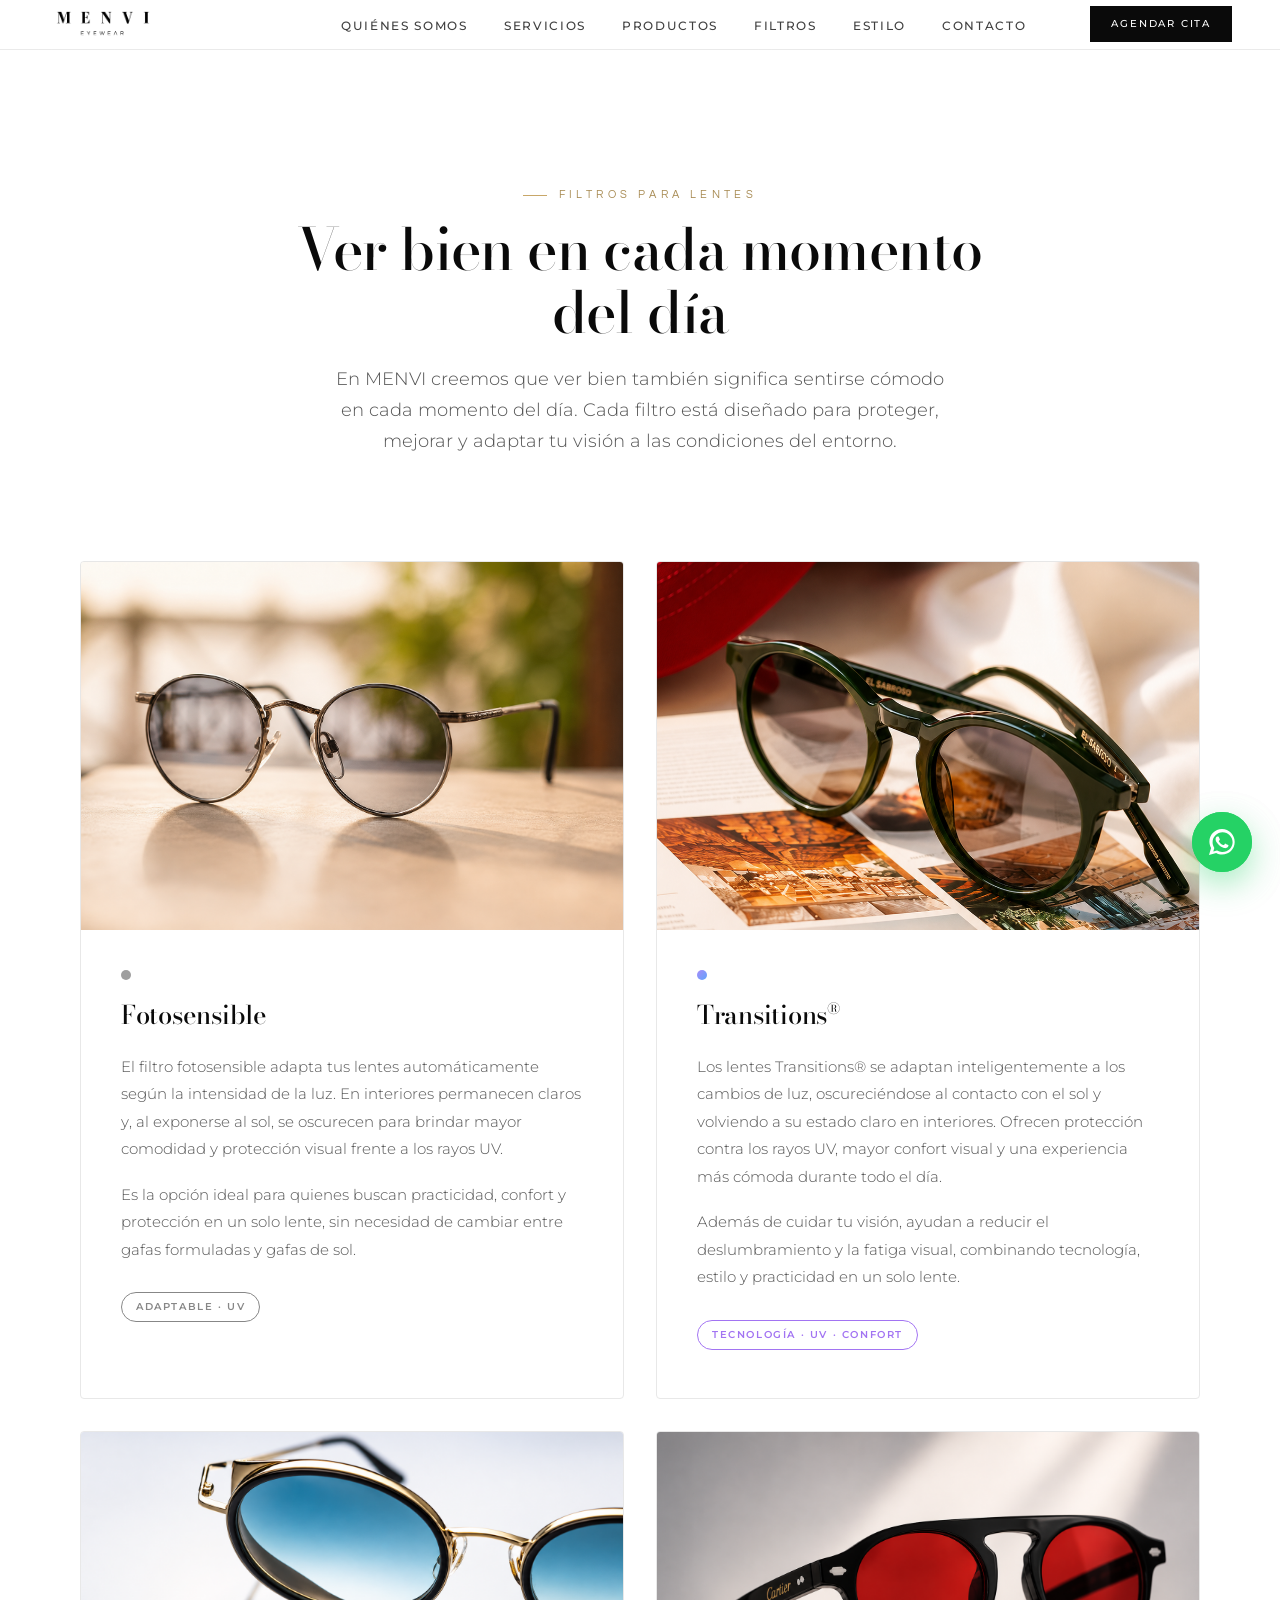
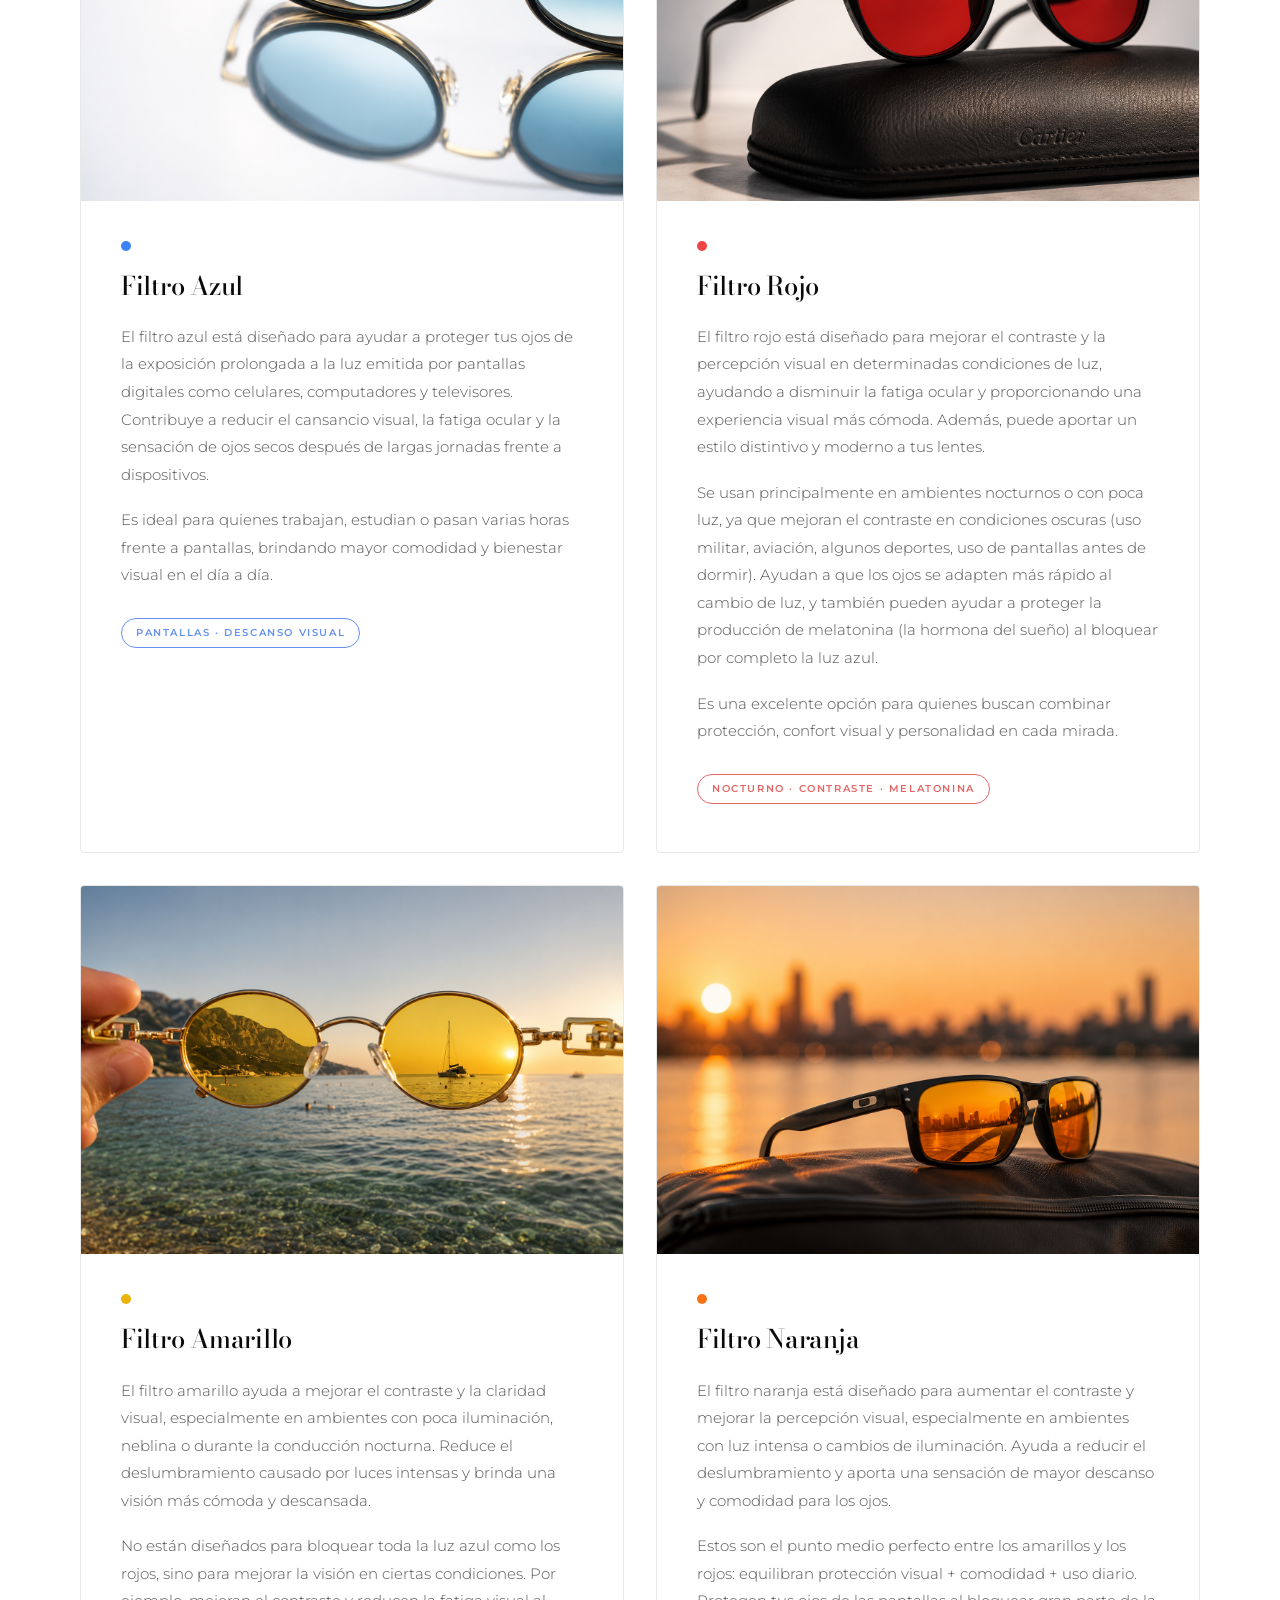
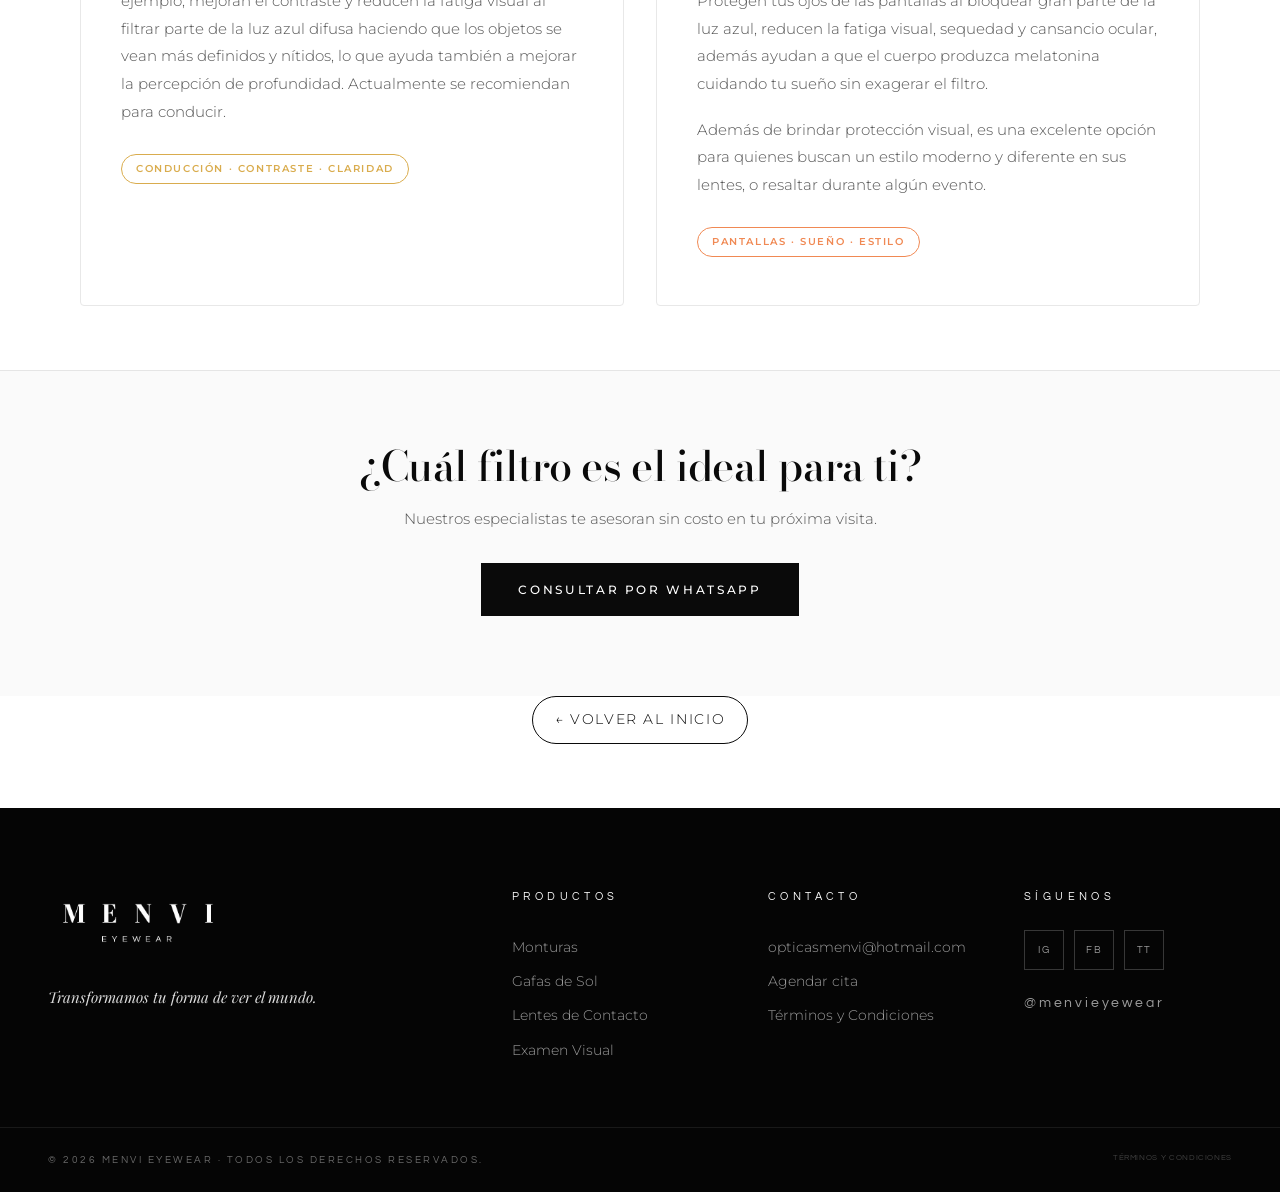
==== filtros.html @ df797f71 "feat: enlace Términos y Condiciones en columna Contacto del footer Co-Authored-By: Claude Sonnet 4.6" ====
<!DOCTYPE html>
<html lang="es">
<head>
<meta charset="UTF-8" />
<meta name="viewport" content="width=device-width, initial-scale=1.0" />
<title>Filtros para Lentes · MENVI Eyewear</title>
<meta name="description" content="Conoce los filtros para lentes que ofrece MENVI Eyewear: fotosensible, transitions, azul, rojo, amarillo y naranja. Encuentra el que mejor se adapta a tu estilo de vida." />
<link rel="preconnect" href="https://fonts.googleapis.com">
<link rel="preconnect" href="https://fonts.gstatic.com" crossorigin>
<link href="https://fonts.googleapis.com/css2?family=Bodoni+Moda:ital,opsz,wght@0,6..96,400;0,6..96,500;0,6..96,600;0,6..96,700;0,6..96,800;0,6..96,900;1,6..96,400&family=Playfair+Display:ital,wght@0,400;0,500;0,600;0,700;0,800;0,900;1,400&family=Montserrat:wght@200;300;400;500;600;700&family=Questrial&display=swap" rel="stylesheet">
<link rel="icon" type="image/png" href="LOGO.png" />
<link rel="apple-touch-icon" href="LOGO.png" />
<link rel="stylesheet" href="styles.css" />
<style>
  .fl-page { padding-top: 120px; }

  /* HERO */
  .fl-hero {
    text-align: center;
    padding: 60px 24px 56px;
    max-width: 760px;
    margin: 0 auto;
  }
  .fl-hero .kicker { display: inline-block; margin-bottom: 14px; }
  .fl-hero h1 {
    font-family: 'Bodoni Moda', 'Playfair Display', serif;
    font-weight: 500;
    font-size: clamp(2rem, 6vw, 3.6rem);
    line-height: 1.1;
    margin: 0 0 20px;
  }
  .fl-hero p {
    font-family: 'Montserrat', sans-serif;
    font-weight: 300;
    font-size: clamp(1rem, 2vw, 1.1rem);
    line-height: 1.75;
    color: #555;
    max-width: 620px;
    margin: 0 auto;
  }

  /* GRID */
  .fl-grid {
    display: grid;
    grid-template-columns: repeat(2, 1fr);
    gap: 32px;
    max-width: 1200px;
    margin: 0 auto;
    padding: 48px 40px 64px;
  }
  .fl-card {
    border: 1px solid #e8e8e8;
    border-radius: 4px;
    overflow: hidden;
    transition: box-shadow .35s, transform .35s;
    background: #fff;
  }
  .fl-card:hover {
    box-shadow: 0 12px 48px rgba(0,0,0,.09);
    transform: translateY(-3px);
  }

  .fl-card-img {
    width: 100%;
    position: relative;
    padding-bottom: 68%;
    height: 0;
    overflow: hidden;
  }
  .fl-card-img img {
    position: absolute;
    top: 0; left: 0;
    width: 100%; height: 100%;
    object-fit: cover;
    transition: transform .5s cubic-bezier(.2,.6,.2,1);
  }
  .fl-card:hover .fl-card-img img { transform: scale(1.04); }

  .fl-card-body {
    padding: 40px 40px 48px;
  }
  .fl-card-color {
    display: inline-block;
    width: 10px; height: 10px;
    border-radius: 50%;
    margin-bottom: 20px;
    vertical-align: middle;
  }
  .fl-card-title {
    font-family: 'Bodoni Moda', 'Playfair Display', serif;
    font-size: clamp(1.4rem, 2vw, 1.9rem);
    font-weight: 500;
    margin: 0 0 24px;
    line-height: 1.15;
  }
  .fl-card-text {
    font-family: 'Montserrat', sans-serif;
    font-size: 14.5px;
    font-weight: 300;
    color: #555;
    line-height: 1.9;
    margin: 0 0 28px;
  }
  .fl-card-text p { margin: 0 0 18px; }
  .fl-card-text p:last-child { margin: 0; }
  .fl-card-tag {
    display: inline-block;
    padding: 6px 14px;
    font-family: 'Montserrat', sans-serif;
    font-size: 10px;
    font-weight: 600;
    letter-spacing: 0.16em;
    text-transform: uppercase;
    border-radius: 999px;
    border: 1px solid currentColor;
    opacity: .7;
  }

  /* CTA */
  .fl-cta {
    text-align: center;
    padding: 72px 24px 80px;
    border-top: 1px solid #e5e5e5;
    background: #fafafa;
  }
  .fl-cta h2 {
    font-family: 'Bodoni Moda', serif;
    font-size: clamp(1.6rem, 4vw, 2.6rem);
    font-weight: 500;
    margin: 0 0 16px;
  }
  .fl-cta p {
    font-family: 'Montserrat', sans-serif;
    font-weight: 300;
    color: #555;
    margin: 0 0 32px;
    font-size: 15px;
  }
  .fl-back-wrap { text-align: center; padding: 0 24px 64px; }
  .fl-back {
    display: inline-flex; align-items: center; gap: 8px;
    padding: 12px 22px;
    border: 1px solid currentColor;
    border-radius: 999px;
    font-family: 'Montserrat', sans-serif;
    font-size: .85rem; letter-spacing: .12em; text-transform: uppercase;
    text-decoration: none; color: inherit;
    transition: background .25s, color .25s;
  }
  .fl-back:hover { background: #111; color: #fff; }

  /* RESPONSIVE */
  @media (max-width: 900px) {
    .fl-grid { gap: 24px; padding: 36px 24px 48px; }
    .fl-card-body { padding: 30px 28px 38px; }
  }
  @media (max-width: 640px) {
    .fl-page { padding-top: 90px; }
    .fl-grid { grid-template-columns: 1fr; gap: 20px; padding: 28px 18px 40px; }
    .fl-card-body { padding: 26px 24px 34px; }
    .fl-hero { padding: 40px 20px 40px; }
    .fl-card-img { padding-bottom: 80%; }
  }
</style>
</head>
<body class="fl-page">

<!-- NAV -->
<nav class="nav scrolled" id="nav" data-nav-fixed>
  <div class="nav-inner">
    <a href="index.html#top" class="logo">
      <img src="LOGO.png" alt="MENVI Eyewear" class="logo-img" />
    </a>
    <ul class="nav-links">
      <li><a href="quienes-somos.html">Quiénes Somos</a></li>
      <li><a href="index.html#servicios">Servicios</a></li>
      <li><a href="index.html#productos">Productos</a></li>
      <li><a href="filtros.html" aria-current="page">Filtros</a></li>
      <li><a href="index.html#galeria">Estilo</a></li>
      <li><a href="index.html#contacto">Contacto</a></li>
    </ul>
    <a href="index.html#contacto" class="nav-cta">Agendar cita</a>
    <button class="nav-burger" id="burger" aria-label="Menú"><span></span><span></span><span></span></button>
  </div>
</nav>

<!-- HERO -->
<header class="fl-hero">
  <span class="kicker">Filtros para lentes</span>
  <h1>Ver bien en cada momento del día</h1>
  <p>En MENVI creemos que ver bien también significa sentirse cómodo en cada momento del día. Cada filtro está diseñado para proteger, mejorar y adaptar tu visión a las condiciones del entorno.</p>
</header>

<!-- GRID DE FILTROS -->
<div class="fl-grid">

  <!-- FOTOSENSIBLE -->
  <div class="fl-card">
    <div class="fl-card-img">
      <img src="imgs2/fotosensible.png" alt="Lentes fotosensibles" loading="lazy" style="object-position: 50% 45%" />
    </div>
    <div class="fl-card-body">
      <span class="fl-card-color" style="background:#9E9E9E;"></span>
      <h2 class="fl-card-title">Fotosensible</h2>
      <div class="fl-card-text">
        <p>El filtro fotosensible adapta tus lentes automáticamente según la intensidad de la luz. En interiores permanecen claros y, al exponerse al sol, se oscurecen para brindar mayor comodidad y protección visual frente a los rayos UV.</p>
        <p>Es la opción ideal para quienes buscan practicidad, confort y protección en un solo lente, sin necesidad de cambiar entre gafas formuladas y gafas de sol.</p>
      </div>
      <span class="fl-card-tag" style="color:#555;">Adaptable · UV</span>
    </div>
  </div>

  <!-- TRANSITIONS -->
  <div class="fl-card">
    <div class="fl-card-img">
      <img src="imgs2/transition.png" alt="Lentes Transitions" loading="lazy" style="object-position: 50% 38%" />
    </div>
    <div class="fl-card-body">
      <span class="fl-card-color" style="background: linear-gradient(135deg,#a78bfa,#60a5fa);"></span>
      <h2 class="fl-card-title">Transitions<sup style="font-size:.6em;">®</sup></h2>
      <div class="fl-card-text">
        <p>Los lentes Transitions® se adaptan inteligentemente a los cambios de luz, oscureciéndose al contacto con el sol y volviendo a su estado claro en interiores. Ofrecen protección contra los rayos UV, mayor confort visual y una experiencia más cómoda durante todo el día.</p>
        <p>Además de cuidar tu visión, ayudan a reducir el deslumbramiento y la fatiga visual, combinando tecnología, estilo y practicidad en un solo lente.</p>
      </div>
      <span class="fl-card-tag" style="color:#7c3aed;">Tecnología · UV · Confort</span>
    </div>
  </div>

  <!-- FILTRO AZUL -->
  <div class="fl-card">
    <div class="fl-card-img">
      <img src="imgs2/filtroazul.png" alt="Filtro azul para pantallas" loading="lazy" style="object-position: 50% 30%" />
    </div>
    <div class="fl-card-body">
      <span class="fl-card-color" style="background:#3b82f6;"></span>
      <h2 class="fl-card-title">Filtro Azul</h2>
      <div class="fl-card-text">
        <p>El filtro azul está diseñado para ayudar a proteger tus ojos de la exposición prolongada a la luz emitida por pantallas digitales como celulares, computadores y televisores. Contribuye a reducir el cansancio visual, la fatiga ocular y la sensación de ojos secos después de largas jornadas frente a dispositivos.</p>
        <p>Es ideal para quienes trabajan, estudian o pasan varias horas frente a pantallas, brindando mayor comodidad y bienestar visual en el día a día.</p>
      </div>
      <span class="fl-card-tag" style="color:#2563eb;">Pantallas · Descanso visual</span>
    </div>
  </div>

  <!-- FILTRO ROJO -->
  <div class="fl-card">
    <div class="fl-card-img">
      <img src="imgs2/rojos.png" alt="Filtro rojo para lentes" loading="lazy" style="object-position: 50% 45%" />
    </div>
    <div class="fl-card-body">
      <span class="fl-card-color" style="background:#ef4444;"></span>
      <h2 class="fl-card-title">Filtro Rojo</h2>
      <div class="fl-card-text">
        <p>El filtro rojo está diseñado para mejorar el contraste y la percepción visual en determinadas condiciones de luz, ayudando a disminuir la fatiga ocular y proporcionando una experiencia visual más cómoda. Además, puede aportar un estilo distintivo y moderno a tus lentes.</p>
        <p>Se usan principalmente en ambientes nocturnos o con poca luz, ya que mejoran el contraste en condiciones oscuras (uso militar, aviación, algunos deportes, uso de pantallas antes de dormir). Ayudan a que los ojos se adapten más rápido al cambio de luz, y también pueden ayudar a proteger la producción de melatonina (la hormona del sueño) al bloquear por completo la luz azul.</p>
        <p>Es una excelente opción para quienes buscan combinar protección, confort visual y personalidad en cada mirada.</p>
      </div>
      <span class="fl-card-tag" style="color:#dc2626;">Nocturno · Contraste · Melatonina</span>
    </div>
  </div>

  <!-- FILTRO AMARILLO -->
  <div class="fl-card">
    <div class="fl-card-img">
      <img src="imgs2/amarillas.png" alt="Filtro amarillo para lentes" loading="lazy" style="object-position: 50% 40%" />
    </div>
    <div class="fl-card-body">
      <span class="fl-card-color" style="background:#eab308;"></span>
      <h2 class="fl-card-title">Filtro Amarillo</h2>
      <div class="fl-card-text">
        <p>El filtro amarillo ayuda a mejorar el contraste y la claridad visual, especialmente en ambientes con poca iluminación, neblina o durante la conducción nocturna. Reduce el deslumbramiento causado por luces intensas y brinda una visión más cómoda y descansada.</p>
        <p>No están diseñados para bloquear toda la luz azul como los rojos, sino para mejorar la visión en ciertas condiciones. Por ejemplo, mejoran el contraste y reducen la fatiga visual al filtrar parte de la luz azul difusa haciendo que los objetos se vean más definidos y nítidos, lo que ayuda también a mejorar la percepción de profundidad. Actualmente se recomiendan para conducir.</p>
      </div>
      <span class="fl-card-tag" style="color:#ca8a04;">Conducción · Contraste · Claridad</span>
    </div>
  </div>

  <!-- FILTRO NARANJA -->
  <div class="fl-card">
    <div class="fl-card-img">
      <img src="imgs2/filtronaranja.png" alt="Filtro naranja para lentes" loading="lazy" style="object-position: 50% 55%" />
    </div>
    <div class="fl-card-body">
      <span class="fl-card-color" style="background:#f97316;"></span>
      <h2 class="fl-card-title">Filtro Naranja</h2>
      <div class="fl-card-text">
        <p>El filtro naranja está diseñado para aumentar el contraste y mejorar la percepción visual, especialmente en ambientes con luz intensa o cambios de iluminación. Ayuda a reducir el deslumbramiento y aporta una sensación de mayor descanso y comodidad para los ojos.</p>
        <p>Estos son el punto medio perfecto entre los amarillos y los rojos: equilibran protección visual + comodidad + uso diario. Protegen tus ojos de las pantallas al bloquear gran parte de la luz azul, reducen la fatiga visual, sequedad y cansancio ocular, además ayudan a que el cuerpo produzca melatonina cuidando tu sueño sin exagerar el filtro.</p>
        <p>Además de brindar protección visual, es una excelente opción para quienes buscan un estilo moderno y diferente en sus lentes, o resaltar durante algún evento.</p>
      </div>
      <span class="fl-card-tag" style="color:#ea580c;">Pantallas · Sueño · Estilo</span>
    </div>
  </div>

</div>

<!-- CTA -->
<div class="fl-cta">
  <h2>¿Cuál filtro es el ideal para ti?</h2>
  <p>Nuestros especialistas te asesoran sin costo en tu próxima visita.</p>
  <a href="https://wa.me/573024628165?text=Hola%20MENVI%2C%20quiero%20asesor%C3%ADa%20sobre%20los%20filtros%20para%20lentes" class="btn btn-dark" target="_blank" rel="noopener">Consultar por WhatsApp</a>
</div>

<div class="fl-back-wrap">
  <a href="index.html" class="fl-back">← Volver al inicio</a>
</div>

<!-- FOOTER -->
<footer class="footer">
  <div class="footer-inner">
    <div class="footer-col footer-col-brand">
      <a href="index.html#top" class="logo logo-footer">
        <img src="LOGO.png" alt="MENVI Eyewear" class="logo-img logo-img-footer" />
      </a>
      <p class="footer-tag"><em>Transformamos tu forma de ver el mundo.</em></p>
    </div>
    <div class="footer-col">
      <h5>Productos</h5>
      <a href="index.html#productos">Monturas</a>
      <a href="index.html#productos">Gafas de Sol</a>
      <a href="index.html#productos">Lentes de Contacto</a>
      <a href="index.html#servicios">Examen Visual</a>
    </div>
    <div class="footer-col">
      <h5>Contacto</h5>
      <a href="mailto:opticasmenvi@hotmail.com">opticasmenvi@hotmail.com</a>
      <a href="index.html#contacto">Agendar cita</a>
      <a href="terminos.html">Términos y Condiciones</a>
    </div>
    <div class="footer-col">
      <h5>Síguenos</h5>
      <div class="social">
        <a href="https://www.instagram.com/menvieyewear/" aria-label="Instagram" target="_blank" rel="noopener">IG</a>
        <a href="https://www.facebook.com/menvieyewear" aria-label="Facebook" target="_blank" rel="noopener">FB</a>
        <a href="https://www.tiktok.com/@menvieyewear" aria-label="TikTok" target="_blank" rel="noopener">TT</a>
      </div>
      <a href="https://www.instagram.com/menvieyewear/" class="footer-handle" target="_blank" rel="noopener">@menvieyewear</a>
    </div>
  </div>
  <div class="footer-bottom">
    <span>© 2026 MENVI Eyewear · Todos los derechos reservados.</span>
    <a href="terminos.html" style="color:inherit;opacity:.6;font-size:.8em;letter-spacing:.08em;text-transform:uppercase;text-decoration:none;">Términos y Condiciones</a>
  </div>
</footer>

<a href="https://wa.me/573024628165?text=Hola%20MENVI%2C%20quiero%20agendar%20un%20examen%20visual" class="wa-float" aria-label="WhatsApp" target="_blank" rel="noopener">
  <svg viewBox="0 0 32 32" fill="currentColor"><path d="M16 3C9 3 3.4 8.6 3.4 15.6c0 2.3.6 4.5 1.7 6.4L3 29l7.2-2c1.8 1 3.8 1.5 5.8 1.5h.1c7 0 12.6-5.6 12.6-12.6S23 3 16 3zm0 22.9c-1.7 0-3.4-.4-4.8-1.3l-.3-.2-3.6 1 1-3.5-.2-.4c-1-1.6-1.5-3.4-1.5-5.3 0-5.5 4.5-10 10-10s10 4.5 10 10-4.5 9.7-10 9.7zm5.5-7.2c-.3-.2-1.8-.9-2-1s-.5-.2-.7.2-.8 1-1 1.2-.4.2-.7 0c-1.8-.9-3-1.6-4.2-3.6-.3-.6.3-.5.9-1.7.1-.2 0-.4 0-.6l-1-2.3c-.2-.6-.5-.5-.7-.5h-.6c-.2 0-.5.1-.8.4s-1.1 1.1-1.1 2.6 1.1 3 1.3 3.2 2.2 3.4 5.4 4.7c.7.3 1.3.5 1.8.7.8.2 1.5.2 2 .1.6-.1 1.8-.7 2.1-1.5.3-.7.3-1.4.2-1.5-.1-.2-.3-.3-.6-.4z"/></svg>
  <span class="wa-float-pulse"></span>
  <span class="wa-float-tooltip">Consultar por WhatsApp</span>
</a>

<script src="script.js"></script>
</body>
</html>
---- styles.css ----
/* ================================================================
   MENVI EYEWEAR — Premium Minimalist Edition
   Identity: Black + White + Gray · Bodoni/Playfair + Montserrat
================================================================ */

*, *::before, *::after { box-sizing: border-box; margin: 0; padding: 0; }
html { scroll-behavior: smooth; }
body {
  font-family: 'Montserrat', system-ui, -apple-system, sans-serif;
  background: #ffffff;
  color: #0a0a0a;
  line-height: 1.6;
  font-weight: 300;
  -webkit-font-smoothing: antialiased;
  overflow-x: hidden;
}
img { display: block; max-width: 100%; }
a { color: inherit; text-decoration: none; }
button { font-family: inherit; cursor: pointer; border: none; background: none; color: inherit; }
input, select, textarea { font-family: inherit; }

/* ============ TOKENS ============ */
:root {
  --black:     #0a0a0a;
  --black-2:   #1a1a1a;
  --black-3:   #2a2a2a;
  --white:     #ffffff;
  --off-white: #fafafa;
  --gray-50:   #f5f5f5;
  --gray-100:  #e8e8e8;
  --gray-200:  #d4d4d4;
  --gray-300:  #a3a3a3;
  --gray-400:  #737373;
  --gray-500:  #525252;
  --gray-600:  #404040;
  --border:    rgba(0,0,0,.08);
  --border-2:  rgba(0,0,0,.14);
  --border-light: rgba(255,255,255,.14);
  --max:       1280px;

  --shadow-sm: 0 2px 12px rgba(0,0,0,.04);
  --shadow:    0 8px 30px rgba(0,0,0,.08);
  --shadow-md: 0 20px 50px rgba(0,0,0,.12);

  --font-serif:  'Playfair Display', 'Bodoni Moda', Georgia, serif;
  --font-bodoni: 'Bodoni Moda', 'Playfair Display', 'Didot', Georgia, serif;
  --font-sans:   'Montserrat', system-ui, sans-serif;
  --font-mono:   'Questrial', system-ui, sans-serif;

  /* Premium accent — champagne gold (subtle) */
  --gold:        #c9a86a;
  --gold-soft:   #d9bf8a;
  --gold-deep:   #a98c54;
}

/* ============ FILM GRAIN TEXTURE (premium "analog" feel) ============ */
body::after {
  content: '';
  position: fixed;
  inset: 0;
  pointer-events: none;
  z-index: 9998;
  opacity: .035;
  mix-blend-mode: overlay;
  background-image: url("data:image/svg+xml;utf8,<svg xmlns='http://www.w3.org/2000/svg' width='240' height='240'><filter id='n'><feTurbulence type='fractalNoise' baseFrequency='0.85' numOctaves='2' stitchTiles='stitch'/><feColorMatrix values='0 0 0 0 0  0 0 0 0 0  0 0 0 0 0  0 0 0 0.55 0'/></filter><rect width='100%25' height='100%25' filter='url(%23n)'/></svg>");
  background-size: 240px 240px;
  animation: grainShift 8s steps(8) infinite;
}
@keyframes grainShift {
  0%   { transform: translate(0,0); }
  10%  { transform: translate(-5%,-10%); }
  20%  { transform: translate(-15%,5%); }
  30%  { transform: translate(7%,-25%); }
  40%  { transform: translate(-5%,25%); }
  50%  { transform: translate(-15%,10%); }
  60%  { transform: translate(15%,0%); }
  70%  { transform: translate(0,15%); }
  80%  { transform: translate(3%,35%); }
  90%  { transform: translate(-10%,10%); }
  100% { transform: translate(0,0); }
}

/* ============ TYPOGRAPHY HELPERS ============ */
.section-title, h1, h2 {
  font-family: var(--font-serif);
  font-weight: 400;
  letter-spacing: -0.01em;
  line-height: 1.15;
}
h3, h4, h5 {
  font-family: var(--font-serif);
  font-weight: 500;
}

/* ============ SCROLL PROGRESS ============ */
.scroll-progress {
  position: fixed;
  top: 0; left: 0;
  height: 2px;
  width: 0%;
  background: linear-gradient(90deg, transparent, #c9a86a, #d9bf8a, #c9a86a, transparent);
  z-index: 200;
  transition: width .15s ease-out;
  box-shadow: 0 0 18px rgba(201,168,106,.6);
}

/* ============ LOADER · PREMIUM ANIMATION ============ */
.loader {
  position: fixed; inset: 0;
  display: flex; flex-direction: column; align-items: center; justify-content: center;
  background: var(--white);
  z-index: 9999;
  transition: opacity 1s cubic-bezier(.7,0,.3,1), visibility 1s, transform 1.1s cubic-bezier(.7,0,.3,1);
  overflow: hidden;
  padding: 60px 24px;
}
.loader.done {
  opacity: 0;
  visibility: hidden;
  transform: translateY(-30px);
}

/* Subtle radial vignette + sweep */
.loader::before {
  content: '';
  position: absolute; inset: 0;
  background:
    radial-gradient(ellipse at center, transparent 0%, rgba(0,0,0,.06) 100%),
    linear-gradient(90deg, transparent, rgba(0,0,0,.04), transparent);
  background-size: 100% 100%, 200% 100%;
  background-position: center, -100% 0;
  animation: loaderSweep 3s ease-in-out infinite;
  pointer-events: none;
}
@keyframes loaderSweep {
  0%, 100% { background-position: center, -100% 0; }
  50%      { background-position: center, 200% 0; }
}

/* Decorative corner brackets */
.loader-corner {
  position: absolute;
  width: 40px; height: 40px;
  border: 1px solid var(--black);
  opacity: 0;
  animation: cornerFade 1.2s cubic-bezier(.2,.6,.2,1) .2s forwards;
}
.loader-corner-tl { top: 32px; left: 32px; border-right: none; border-bottom: none; }
.loader-corner-tr { top: 32px; right: 32px; border-left: none; border-bottom: none; }
.loader-corner-bl { bottom: 32px; left: 32px; border-right: none; border-top: none; }
.loader-corner-br { bottom: 32px; right: 32px; border-left: none; border-top: none; }
@keyframes cornerFade {
  from { opacity: 0; transform: scale(.5); }
  to   { opacity: 1; transform: scale(1); }
}

/* Top + bottom labels */
.loader-top-label,
.loader-bottom-label {
  position: absolute;
  font-family: var(--font-mono);
  font-size: 10px;
  letter-spacing: 0.6em;
  text-transform: uppercase;
  color: var(--gray-400);
  opacity: 0;
  animation: labelFade 1.2s ease-out .6s forwards;
}
.loader-top-label    { top: 72px; }
.loader-bottom-label { bottom: 72px; }
@keyframes labelFade {
  from { opacity: 0; transform: translateY(-8px); }
  to   { opacity: 1; transform: translateY(0); }
}

/* Logo wrapper */
.loader-logo {
  display: flex; flex-direction: column; align-items: center;
  gap: 24px;
  position: relative;
  z-index: 2;
}

/* Mask reveal for logo */
.loader-logo-mask {
  position: relative;
  overflow: hidden;
  display: inline-block;
}
.loader-logo-mask::after {
  content: '';
  position: absolute;
  top: 0; left: 0;
  width: 100%; height: 100%;
  background: var(--white);
  transform-origin: left;
  animation: maskReveal 1.4s cubic-bezier(.7,0,.3,1) .3s forwards;
}
@keyframes maskReveal {
  0%   { transform: scaleX(1); transform-origin: left; }
  50%  { transform: scaleX(0); transform-origin: left; }
  51%  { transform: scaleX(0); transform-origin: right; }
  100% { transform: scaleX(0); transform-origin: right; }
}

.loader-img {
  width: 340px;
  aspect-ratio: 3 / 1;
  height: auto;
  object-fit: cover;
  object-position: center;
  display: block;
  animation: logoEnter 1.6s cubic-bezier(.2,.6,.2,1) forwards,
             logoBreathe 4s ease-in-out 2s infinite;
  opacity: 0;
  transform: scale(.94);
}
@keyframes logoEnter {
  0%   { opacity: 0; transform: scale(.94); filter: blur(8px); }
  60%  { opacity: 1; transform: scale(1.02); filter: blur(0); }
  100% { opacity: 1; transform: scale(1); filter: blur(0); }
}
@keyframes logoBreathe {
  0%, 100% { transform: scale(1); filter: drop-shadow(0 0 0 rgba(0,0,0,0)); }
  50%      { transform: scale(1.015); filter: drop-shadow(0 0 24px rgba(0,0,0,.06)); }
}

/* Shimmer sweep across the logo */
.loader-shimmer {
  position: absolute;
  top: 0; left: -50%;
  width: 50%; height: 100%;
  background: linear-gradient(90deg, transparent, rgba(255,255,255,.85), transparent);
  pointer-events: none;
  animation: shimmerSweep 2.4s ease-in-out 1.6s infinite;
  z-index: 3;
}
@keyframes shimmerSweep {
  0%   { left: -60%; }
  60%  { left: 150%; }
  100% { left: 150%; }
}

/* Decorative line under logo */
.loader-line {
  width: 0;
  height: 1px;
  background: var(--black);
  animation: lineGrow 1.2s cubic-bezier(.2,.6,.2,1) 1.4s forwards;
}
@keyframes lineGrow {
  from { width: 0; }
  to   { width: 100px; }
}

/* Tagline */
.loader-tagline {
  font-family: var(--font-serif);
  font-style: italic;
  font-size: 14px;
  color: var(--gray-500);
  letter-spacing: 0.02em;
  opacity: 0;
  transform: translateY(8px);
  animation: tagFade 1s cubic-bezier(.2,.6,.2,1) 1.6s forwards;
}
@keyframes tagFade {
  to { opacity: 1; transform: translateY(0); }
}

/* Progress bar */
.loader-progress {
  position: absolute;
  bottom: 120px;
  display: flex; align-items: center;
  gap: 16px;
  opacity: 0;
  animation: progressFade .8s ease-out 1.2s forwards;
}
@keyframes progressFade {
  to { opacity: 1; }
}
.loader-bar {
  width: 240px; height: 1px;
  background: var(--gray-100);
  overflow: hidden;
  position: relative;
}
.loader-bar-fill {
  position: absolute;
  top: 0; left: 0;
  width: 0%; height: 100%;
  background: linear-gradient(90deg, var(--black) 0%, #444 50%, var(--black) 100%);
  animation: barFill 2.4s cubic-bezier(.6,0,.4,1) forwards;
}
@keyframes barFill {
  0%   { width: 0%; }
  100% { width: 100%; }
}
.loader-counter {
  font-family: var(--font-mono);
  font-size: 11px;
  letter-spacing: 0.2em;
  color: var(--black);
  min-width: 30px;
  font-weight: 500;
}

/* Mobile adjustments */
@media (max-width: 520px) {
  .loader-corner { width: 28px; height: 28px; }
  .loader-corner-tl, .loader-corner-tr { top: 20px; }
  .loader-corner-tl, .loader-corner-bl { left: 20px; }
  .loader-corner-tr, .loader-corner-br { right: 20px; }
  .loader-corner-bl, .loader-corner-br { bottom: 20px; }
  .loader-top-label    { top: 50px; font-size: 8px; letter-spacing: 0.4em; }
  .loader-bottom-label { bottom: 50px; font-size: 8px; letter-spacing: 0.4em; }
  .loader-img { width: 240px; aspect-ratio: 3 / 1; }
  .loader-progress { bottom: 90px; }
  .loader-bar { width: 180px; }
  .loader-tagline { font-size: 12px; }
}

/* ============ NAV ============ */
.nav {
  position: fixed; top: 42px; left: 0; right: 0; z-index: 100;
  padding: 8px 0;
  transition: top .35s, background .35s, padding .35s, border-color .35s, backdrop-filter .35s;
  border-bottom: 1px solid transparent;
  background: transparent;
}
.nav.scrolled {
  top: 0;
  background: rgba(255,255,255,.94);
  backdrop-filter: blur(16px);
  -webkit-backdrop-filter: blur(16px);
  border-bottom-color: var(--border);
  padding: 6px 0;
}
/* Light/dark text states */
.nav .nav-links a,
.nav .logo-img {
  color: var(--white);
}
.nav .nav-links a {
  color: rgba(255,255,255,.85);
}
.nav .nav-links a::after {
  background: var(--white);
}
.nav.scrolled .nav-links a {
  color: var(--gray-600);
}
.nav.scrolled .nav-links a::after {
  background: var(--black);
}
/* Logo filter swap: white at top, black when scrolled */
.nav .logo-img {
  filter: brightness(0) invert(1);
  transition: filter .35s;
}
.nav.scrolled .logo-img {
  filter: brightness(0);
}
/* Nav CTA inverts too */
.nav .nav-cta {
  background: var(--white);
  color: var(--black);
  border-color: var(--white);
}
.nav .nav-cta:hover {
  background: transparent;
  color: var(--white);
}
.nav.scrolled .nav-cta {
  background: var(--black);
  color: var(--white);
  border-color: var(--black);
}
.nav.scrolled .nav-cta:hover {
  background: transparent;
  color: var(--black);
}
.nav-inner {
  max-width: var(--max); margin: 0 auto;
  padding: 0 48px;
  display: flex; align-items: center; justify-content: space-between; gap: 32px;
}
.logo {
  display: inline-flex; align-items: center;
  transition: opacity .3s;
}
.logo:hover { opacity: .7; }
.logo-img {
  width: 110px;
  aspect-ratio: 3 / 1;
  height: auto;
  object-fit: cover;
  object-position: center;
  display: block;
}
.nav-links {
  display: flex; gap: 36px; list-style: none;
  margin-left: auto; margin-right: 32px;
}
.nav-links a {
  font-size: 12px;
  font-weight: 500;
  letter-spacing: 0.14em;
  text-transform: uppercase;
  color: var(--gray-600);
  transition: color .25s;
  position: relative;
  padding: 6px 0;
}
.nav-links a::after {
  content: '';
  position: absolute;
  bottom: 0; left: 0;
  width: 0; height: 1px;
  background: var(--black);
  transition: width .3s;
}
.nav-links a:hover { color: var(--black); }
.nav-links a:hover::after { width: 100%; }

.nav-cta {
  display: inline-flex; align-items: center; gap: 10px;
  padding: 9px 20px;
  background: var(--black);
  color: var(--white);
  font-size: 10px;
  font-weight: 500;
  letter-spacing: 0.18em;
  text-transform: uppercase;
  transition: all .3s;
  border: 1px solid var(--black);
}
.nav-cta:hover {
  background: transparent;
  color: var(--black);
}

.nav-burger {
  display: none;
  flex-direction: column;
  justify-content: center;
  gap: 5px;
  width: 32px;
  height: 32px;
  padding: 0;
  align-items: center;
}
.nav-burger span {
  display: block; width: 22px; height: 1.5px;
  background: var(--white);
  transition: transform .3s, opacity .3s, background .3s;
}
.nav.scrolled .nav-burger span { background: var(--black); }

/* ============ SIDE STRIPE ============ */
.side-stripe {
  position: fixed;
  left: 16px;
  top: 50%;
  transform: translateY(-50%) rotate(180deg);
  writing-mode: vertical-rl;
  z-index: 50;
  pointer-events: none;
}
.side-stripe-text {
  font-family: var(--font-mono);
  font-size: 10px;
  letter-spacing: 0.5em;
  color: var(--gray-300);
  text-transform: uppercase;
}

/* ============ SIDE INDICATOR ============ */
.side-indicator {
  position: fixed;
  right: 32px;
  top: 50%;
  transform: translateY(-50%);
  display: flex; flex-direction: column; align-items: center;
  gap: 12px;
  z-index: 50;
  pointer-events: none;
  font-family: var(--font-mono);
  transition: opacity .4s;
}
.side-num {
  font-size: 22px;
  font-weight: 400;
  color: var(--black);
  letter-spacing: 0.05em;
}
.side-divider {
  width: 1px; height: 40px;
  background: var(--gray-200);
}
.side-total {
  font-size: 11px;
  color: var(--gray-400);
  letter-spacing: 0.1em;
}
.side-label {
  margin-top: 10px;
  writing-mode: vertical-rl;
  transform: rotate(180deg);
  font-size: 10px;
  letter-spacing: 0.4em;
  text-transform: uppercase;
  color: var(--gray-500);
}

/* ============ BUTTONS ============ */
.btn {
  display: inline-flex; align-items: center; justify-content: center;
  gap: 10px;
  padding: 16px 36px;
  font-family: var(--font-sans);
  font-size: 12px;
  font-weight: 500;
  letter-spacing: 0.22em;
  text-transform: uppercase;
  transition: all .35s cubic-bezier(.4,0,.2,1);
  border: 1px solid transparent;
  cursor: pointer;
  position: relative;
  overflow: hidden;
}
.btn-dark {
  background: var(--black);
  color: var(--white);
  border-color: var(--black);
}
.btn-dark:hover {
  background: transparent;
  color: var(--black);
}
.btn-light {
  background: var(--white);
  color: var(--black);
  border-color: var(--white);
}
.btn-light:hover {
  background: transparent;
  color: var(--white);
  border-color: var(--white);
}
.btn-outline-light {
  background: transparent;
  color: var(--white);
  border-color: var(--white);
}
.btn-outline-light:hover {
  background: var(--white);
  color: var(--black);
}
.btn-full { width: 100%; }

.btn-link {
  display: inline-flex; align-items: center; gap: 10px;
  font-size: 11px;
  font-weight: 500;
  letter-spacing: 0.22em;
  text-transform: uppercase;
  color: var(--black);
  padding: 4px 0;
  border-bottom: 1px solid var(--black);
  transition: gap .3s, color .3s;
}
.btn-link svg { width: 14px; height: 14px; }
.btn-link:hover { gap: 14px; }

/* ============ SECTION HEAD ============ */
.section-head {
  margin-bottom: 48px;
  position: relative;
}
.section-head.center {
  text-align: center;
  max-width: 720px;
  margin-left: auto; margin-right: auto;
}
.section-head[data-num]::before {
  content: attr(data-num);
  display: block;
  font-family: var(--font-mono);
  font-size: 11px;
  letter-spacing: 0.5em;
  color: var(--gold);
  margin-bottom: 20px;
  position: relative;
  padding-left: 32px;
}
.section-head[data-num]::after {
  content: '';
  position: absolute;
  left: 0; top: 7px;
  width: 22px; height: 1px;
  background: var(--gold);
}
.section-head.center[data-num]::before {
  padding-left: 0;
  text-align: center;
}
.section-head.center[data-num]::after { display: none; }
.section-head.center[data-num]::before {
  margin-left: auto; margin-right: auto;
}
.kicker {
  display: inline-block;
  font-family: var(--font-mono);
  font-size: 11px;
  letter-spacing: 0.4em;
  text-transform: uppercase;
  color: var(--gold-deep);
  margin-bottom: 18px;
  position: relative;
  padding-left: 36px;
}
.kicker::before {
  content: '';
  position: absolute;
  left: 0; top: 50%;
  width: 24px; height: 1px;
  background: var(--gold);
}
.section-head.center .kicker { padding-left: 0; }
.section-head.center .kicker::before {
  position: static;
  display: block;
  margin: 0 auto 12px;
}
.section-title {
  font-size: clamp(2rem, 4vw, 3.4rem);
  color: var(--black);
  margin-bottom: 20px;
}
.section-title-light { color: var(--white); }
.section-sub {
  font-size: 16px;
  color: var(--gray-500);
  font-weight: 300;
  line-height: 1.75;
  max-width: 680px;
}
.section-sub em {
  font-family: var(--font-serif);
  font-style: italic;
  color: var(--gold-deep);
  font-weight: 400;
}
.section-head.center .section-sub { margin: 0 auto; }
.section-sub-light { color: rgba(255,255,255,.7); }

.container {
  max-width: var(--max);
  margin: 0 auto;
  padding: 0 48px;
}

/* ============ MARQUEE TICKER ============ */
.marquee {
  background: var(--black);
  color: var(--white);
  overflow: hidden;
  border-bottom: 1px solid rgba(255,255,255,.08);
  padding: 12px 0;
  position: fixed;
  top: 0; left: 0; right: 0;
  z-index: 105;
  height: 42px;
  transition: transform .4s cubic-bezier(.4,0,.2,1);
}
.marquee.hidden {
  transform: translateY(-100%);
}
.marquee-track {
  display: inline-flex;
  align-items: center;
  gap: 28px;
  white-space: nowrap;
  animation: marqueeScroll 40s linear infinite;
}
.marquee-item {
  font-family: var(--font-mono);
  font-size: 12px;
  font-weight: 500;
  letter-spacing: 0.4em;
  text-transform: uppercase;
  color: rgba(255,255,255,.85);
}
.marquee-dot {
  color: var(--gold);
  font-size: 10px;
  transform: rotate(0deg);
  animation: marqueeRotate 6s linear infinite;
  display: inline-block;
}
@keyframes marqueeScroll {
  from { transform: translateX(0); }
  to   { transform: translateX(-50%); }
}
@keyframes marqueeRotate {
  to { transform: rotate(360deg); }
}

/* ============ HERO ============ */
.hero {
  position: relative;
  min-height: 0;
  display: flex;
  align-items: center;
  justify-content: center;
  overflow: hidden;
  padding: 135px 48px 60px;
}
.hero-bg {
  position: absolute; inset: 0;
  z-index: 1;
}
.hero-bg img {
  width: 100%; height: 100%;
  object-fit: cover;
  filter: grayscale(0.35) brightness(0.65);
  animation: heroZoom 12s ease-out forwards;
}
@keyframes heroZoom {
  from { transform: scale(1.08); }
  to   { transform: scale(1); }
}
.hero-overlay {
  position: absolute; inset: 0;
  background: linear-gradient(180deg, rgba(0,0,0,.35) 0%, rgba(0,0,0,.55) 70%, rgba(0,0,0,.7) 100%);
  z-index: 2;
}
.hero-watermark { display: none; }
.hero-content {
  position: relative;
  z-index: 4;
  max-width: var(--max);
  width: 100%;
  text-align: center;
  color: var(--white);
}
.hero-badge {
  display: inline-flex; align-items: center;
  gap: 10px;
  font-family: var(--font-mono);
  font-size: 11px;
  letter-spacing: 0.4em;
  text-transform: uppercase;
  color: rgba(255,255,255,.85);
  padding: 8px 18px;
  border: 1px solid rgba(255,255,255,.35);
  border-radius: 100px;
  margin: 0 0 18px;
  backdrop-filter: blur(10px);
  background: rgba(255,255,255,.05);
  max-width: calc(100% - 24px);
}
.hero-badge-dot {
  width: 8px; height: 8px;
  border-radius: 50%;
  background: #4ade80;
  box-shadow: 0 0 0 0 rgba(74,222,128,.5);
  animation: heroPulse 2s ease-in-out infinite;
}
@keyframes heroPulse {
  0%, 100% { box-shadow: 0 0 0 0 rgba(74,222,128,.5); }
  50%      { box-shadow: 0 0 0 8px rgba(74,222,128,0); }
}

/* ============ LENS FLARE ============ */
.lens-flare {
  position: absolute; inset: 0;
  z-index: 3;
  pointer-events: none;
  overflow: hidden;
}
.lens-flare span {
  position: absolute;
  border-radius: 50%;
  filter: blur(40px);
  opacity: .35;
  animation: lensDrift 14s ease-in-out infinite;
}
.lens-flare-1 {
  width: 280px; height: 280px;
  background: radial-gradient(circle, #f5d28e, transparent 70%);
  top: 12%; left: 15%;
}
.lens-flare-2 {
  width: 360px; height: 360px;
  background: radial-gradient(circle, rgba(255,255,255,.5), transparent 70%);
  bottom: 18%; right: 12%;
  animation-delay: -4s;
}
.lens-flare-3 {
  width: 220px; height: 220px;
  background: radial-gradient(circle, rgba(150,180,255,.4), transparent 70%);
  top: 50%; left: 60%;
  animation-delay: -8s;
}
@keyframes lensDrift {
  0%, 100% { transform: translate(0,0) scale(1); }
  33%      { transform: translate(40px,-30px) scale(1.15); }
  66%      { transform: translate(-30px,40px) scale(.9); }
}

/* ============ FLOATING GLASSES SVG ============ */
.float-glasses {
  position: absolute;
  z-index: 3;
  color: rgba(255,255,255,.15);
  pointer-events: none;
}
.float-glasses-1 {
  width: 140px;
  top: 15%; left: 10%;
  animation: glassFloat 10s ease-in-out infinite;
}
.float-glasses-2 {
  width: 180px;
  bottom: 18%; left: 7%;
  animation: glassFloat 12s ease-in-out infinite -3s;
  color: rgba(245,210,142,.18);
}
.float-glasses-3 {
  width: 160px;
  top: 22%; right: 8%;
  animation: glassFloat 11s ease-in-out infinite -6s;
  transform: rotate(15deg);
}
@keyframes glassFloat {
  0%, 100% { transform: translateY(0) rotate(0deg); }
  50%      { transform: translateY(-30px) rotate(8deg); }
}

/* ============ ANIMATED EYE ============ */
.hero-eye {
  position: absolute;
  top: 50%; right: -180px;
  transform: translateY(-50%);
  z-index: 3;
  pointer-events: none;
  opacity: .08;
}
.hero-eye-pair {
  display: flex;
  gap: 24px;
}
.hero-eye-socket {
  width: 120px; height: 80px;
  background: var(--white);
  border-radius: 50%;
  position: relative;
  overflow: hidden;
  box-shadow: inset 0 0 20px rgba(0,0,0,.2);
}
.hero-eye-pupil {
  width: 36px; height: 36px;
  background: var(--black);
  border-radius: 50%;
  position: absolute;
  top: 50%; left: 50%;
  transform: translate(-50%, -50%);
  transition: transform .12s ease-out;
}
.hero-eye-pupil::after {
  content: '';
  position: absolute;
  top: 6px; left: 8px;
  width: 8px; height: 8px;
  border-radius: 50%;
  background: var(--white);
}
.hero-eye-lid {
  position: absolute;
  top: 0; left: 0; right: 0;
  height: 100%;
  background: #d4a574;
  transform-origin: top;
  transform: scaleY(0);
  animation: blink 6s ease-in-out infinite;
}
@keyframes blink {
  0%, 92%, 100% { transform: scaleY(0); }
  95%           { transform: scaleY(1); }
}

/* Hero trust signals */
.hero-trust {
  margin-top: 20px;
  display: flex; align-items: center; justify-content: center;
  gap: 12px;
  font-family: var(--font-mono);
  font-size: 10px;
  letter-spacing: 0.2em;
  text-transform: uppercase;
  color: rgba(255,255,255,.75);
}
.hero-trust-stars {
  color: #f5d28e;
  font-size: 13px;
  letter-spacing: 0.15em;
}

/* Pulse animation for CTA buttons */
.btn-pulse {
  position: relative;
  box-shadow: 0 0 0 0 rgba(255,255,255,.45);
  animation: btnPulse 2.6s ease-in-out infinite;
}
.btn-dark.btn-pulse {
  animation-name: btnPulseDark;
}
@keyframes btnPulse {
  0%, 100% { box-shadow: 0 0 0 0 rgba(255,255,255,.45); }
  50%      { box-shadow: 0 0 0 12px rgba(255,255,255,0); }
}
@keyframes btnPulseDark {
  0%, 100% { box-shadow: 0 0 0 0 rgba(0,0,0,.35); }
  50%      { box-shadow: 0 0 0 14px rgba(0,0,0,0); }
}

/* Floating decorative product images */
.hero-float {
  position: absolute;
  z-index: 3;
  pointer-events: none;
  opacity: 0;
  animation: heroFloat 8s ease-in-out infinite;
}
.hero-float img {
  width: 100%; height: 100%;
  object-fit: cover;
  border-radius: 4px;
  filter: grayscale(0.3) brightness(0.95);
  box-shadow: 0 30px 80px rgba(0,0,0,.5);
}
.hero-float-1 {
  width: 180px; height: 240px;
  top: 18%; left: 8%;
  transform: rotate(-8deg);
  animation-delay: .8s;
}
.hero-float-2 {
  width: 200px; height: 260px;
  bottom: 18%; right: 8%;
  transform: rotate(7deg);
  animation-delay: 1.4s;
}
@keyframes heroFloat {
  0%   { opacity: 0; transform: translateY(40px) rotate(var(--r, -8deg)); }
  15%  { opacity: .9; transform: translateY(0) rotate(var(--r, -8deg)); }
  50%  { transform: translateY(-14px) rotate(var(--r, -8deg)); }
  100% { opacity: .9; transform: translateY(0) rotate(var(--r, -8deg)); }
}
.hero-float-1 { --r: -8deg; }
.hero-float-2 { --r: 7deg; }
.hero-title {
  display: flex; flex-direction: column; align-items: center;
  gap: 12px;
  margin-bottom: 18px;
}
.hero-logo-img {
  width: clamp(280px, 45vw, 560px);
  aspect-ratio: 3 / 1;
  height: auto;
  object-fit: cover;
  object-position: center;
  filter: brightness(0) invert(1) drop-shadow(0 4px 30px rgba(0,0,0,.4));
}
.hero-sub {
  font-family: var(--font-serif);
  font-style: italic;
  font-size: clamp(18px, 2vw, 24px);
  color: var(--white);
  margin-bottom: 10px;
  font-weight: 300;
}
.hero-desc {
  font-size: 14px;
  color: rgba(255,255,255,.75);
  max-width: 540px;
  margin: 0 auto 28px;
  font-weight: 300;
  line-height: 1.6;
}
.hero-actions {
  display: flex; gap: 16px; flex-wrap: wrap;
  justify-content: center;
}
.hero-scroll {
  position: absolute;
  bottom: 40px;
  left: 50%;
  transform: translateX(-50%);
  z-index: 4;
  display: flex; flex-direction: column; align-items: center;
  gap: 12px;
  font-family: var(--font-mono);
  font-size: 10px;
  letter-spacing: 0.4em;
  text-transform: uppercase;
  color: rgba(255,255,255,.6);
}
.hero-scroll-line {
  width: 1px; height: 50px;
  background: linear-gradient(180deg, transparent, var(--white));
  position: relative;
  overflow: hidden;
}
.hero-scroll-line::after {
  content: '';
  position: absolute;
  top: -50%; left: 0;
  width: 100%; height: 50%;
  background: var(--white);
  animation: scrollLine 2s ease-in-out infinite;
}
@keyframes scrollLine {
  to { top: 100%; }
}

/* ============ DIVIDER GLASSES ============ */
.divider-glasses {
  display: flex; align-items: center;
  justify-content: center;
  gap: 24px;
  padding: 40px 48px;
  background: var(--white);
  max-width: var(--max);
  margin: 0 auto;
}
.divider-line {
  flex: 1;
  height: 1px;
  background: linear-gradient(90deg, transparent, var(--black), transparent);
  opacity: .15;
}
.divider-icon {
  width: 80px;
  color: var(--black);
  opacity: .6;
  animation: glassFloat 6s ease-in-out infinite;
}

/* ============ SNELLEN EYE CHART ============ */
.snellen {
  background: var(--off-white);
  padding: 80px 0;
  overflow: hidden;
  border-top: 1px solid var(--border);
  border-bottom: 1px solid var(--border);
  position: relative;
}
.snellen-inner {
  max-width: 1100px;
  margin: 0 auto;
  padding: 0 48px;
  font-family: var(--font-bodoni);
  text-align: center;
  position: relative;
}
.snellen-row {
  font-weight: 500;
  color: var(--black);
  line-height: 1;
  letter-spacing: 0.12em;
  display: block;
  margin-bottom: 14px;
  font-feature-settings: "ss01";
}
.snellen-row-1 { font-size: clamp(64px, 9vw, 130px); }
.snellen-row-2 { font-size: clamp(48px, 6.5vw, 92px); }
.snellen-row-3 { font-size: clamp(36px, 5vw, 70px); }
.snellen-row-4 { font-size: clamp(28px, 4vw, 54px); }
.snellen-row-5 { font-size: clamp(22px, 3vw, 40px); }
.snellen-row-6 { font-size: clamp(16px, 2.2vw, 30px); }
.snellen-row {
  opacity: 0;
  transform: translateY(20px);
  animation: snellenReveal .7s cubic-bezier(.2,.6,.2,1) forwards;
}
.snellen-row-1 { animation-delay: .05s; }
.snellen-row-2 { animation-delay: .15s; }
.snellen-row-3 { animation-delay: .25s; }
.snellen-row-4 { animation-delay: .35s; }
.snellen-row-5 { animation-delay: .45s; }
.snellen-row-6 { animation-delay: .55s; }
@keyframes snellenReveal {
  to { opacity: 1; transform: translateY(0); }
}
.snellen-aside {
  position: absolute;
  bottom: 0; right: 48px;
  text-align: right;
  font-family: var(--font-mono);
  font-size: 10px;
  letter-spacing: 0.4em;
  text-transform: uppercase;
  color: var(--gray-500);
}
.snellen-num {
  display: block;
  font-family: var(--font-bodoni);
  font-size: 24px;
  font-weight: 500;
  color: var(--black);
  letter-spacing: 0.02em;
  margin-bottom: 4px;
}

/* ============ STATS SECTION ============ */
.stats {
  background: var(--white);
  padding: 70px 0;
  border-bottom: 1px solid var(--border);
  position: relative;
  overflow: hidden;
}
.stats::before {
  content: 'MENVI';
  position: absolute;
  bottom: -60px;
  left: 50%;
  transform: translateX(-50%);
  font-family: var(--font-bodoni);
  font-size: clamp(160px, 22vw, 320px);
  font-weight: 500;
  color: rgba(0,0,0,.025);
  letter-spacing: 0.05em;
  line-height: 1;
  pointer-events: none;
  white-space: nowrap;
}
.stats-grid {
  display: grid;
  grid-template-columns: repeat(4, 1fr);
  gap: 32px;
  position: relative;
  z-index: 2;
}
.stat {
  text-align: center;
  padding: 28px 16px;
  position: relative;
}
.stat::after {
  content: '';
  position: absolute;
  right: -16px;
  top: 50%;
  transform: translateY(-50%);
  width: 1px;
  height: 50%;
  background: var(--gray-100);
}
.stat:last-child::after { display: none; }
.stat-num {
  font-family: var(--font-bodoni);
  font-size: clamp(48px, 6vw, 88px);
  font-weight: 500;
  line-height: 1;
  color: var(--black);
  display: inline-flex;
  align-items: flex-start;
  letter-spacing: -0.02em;
}
.stat-num i {
  font-style: normal;
  font-size: 0.45em;
  color: var(--gray-400);
  margin-left: 4px;
  margin-top: 0.2em;
}
.stat-label {
  font-family: var(--font-mono);
  font-size: 11px;
  letter-spacing: 0.32em;
  text-transform: uppercase;
  color: var(--gray-500);
  margin-top: 16px;
}

/* ============ SPEC STRIP ============ */
.spec-strip {
  background: var(--black);
  color: var(--white);
  padding: 28px 0;
}
.spec-strip-inner {
  max-width: var(--max);
  margin: 0 auto;
  padding: 0 48px;
  display: grid;
  grid-template-columns: repeat(5, 1fr);
  gap: 32px;
}
.spec {
  display: flex; flex-direction: column;
  gap: 8px;
  padding: 0 12px;
  border-left: 1px solid rgba(255,255,255,.12);
  padding-left: 24px;
}
.spec:first-child { border-left: none; padding-left: 12px; }
.spec-label {
  font-family: var(--font-mono);
  font-size: 10px;
  letter-spacing: 0.32em;
  text-transform: uppercase;
  color: rgba(255,255,255,.55);
}
.spec-value {
  font-family: var(--font-serif);
  font-size: 20px;
  font-weight: 400;
  color: var(--white);
}
.spec-value i {
  font-style: italic;
  font-family: var(--font-serif);
  color: rgba(255,255,255,.7);
}
.spec-value-link {
  font-family: var(--font-mono);
  font-size: 14px;
  letter-spacing: 0.05em;
  color: var(--white);
  transition: color .3s;
  text-transform: none;
}
.spec-value-link:hover { color: var(--gray-300); }

/* ============ INTRO ============ */
.intro {
  padding: 100px 0 90px;
  background: var(--white);
}
.pilares-grid {
  display: grid;
  grid-template-columns: repeat(3, 1fr);
  gap: 48px;
  margin-top: 64px;
}
.pilar-card {
  padding: 48px 36px;
  background: var(--off-white);
  border: 1px solid var(--border);
  transition: all .4s cubic-bezier(.4,0,.2,1);
  position: relative;
  overflow: hidden;
}
.pilar-card::before {
  content: '';
  position: absolute;
  top: 0; left: 0;
  width: 100%; height: 2px;
  background: var(--black);
  transform: scaleX(0);
  transform-origin: left;
  transition: transform .5s ease;
}
.pilar-card:hover {
  background: var(--white);
  box-shadow: var(--shadow);
  transform: translateY(-4px);
}
.pilar-card:hover::before { transform: scaleX(1); }
.pilar-num {
  font-family: var(--font-mono);
  font-size: 13px;
  letter-spacing: 0.4em;
  color: var(--gray-400);
  margin-bottom: 20px;
}
.pilar-line {
  width: 32px; height: 1px;
  background: var(--black);
  margin-bottom: 24px;
}
.pilar-title {
  font-family: var(--font-serif);
  font-size: 32px;
  font-weight: 400;
  color: var(--black);
  margin-bottom: 18px;
  letter-spacing: 0.02em;
}
.pilar-text {
  font-size: 15px;
  color: var(--gray-500);
  line-height: 1.75;
}

/* ============ PASOS · 3 STEPS ============ */
.pasos {
  background: var(--off-white);
  padding: 120px 0 110px;
  position: relative;
}
.pasos-grid {
  display: grid;
  grid-template-columns: 1fr auto 1fr auto 1fr;
  gap: 24px;
  align-items: center;
  margin: 50px 0 60px;
}
.paso {
  background: var(--white);
  border: 1px solid var(--border);
  padding: 40px 28px;
  text-align: center;
  position: relative;
  transition: all .4s cubic-bezier(.4,0,.2,1);
}
.paso:hover {
  border-color: var(--black);
  box-shadow: var(--shadow);
  transform: translateY(-6px);
}
.paso-num {
  position: absolute;
  top: -16px;
  left: 50%;
  transform: translateX(-50%);
  width: 48px; height: 48px;
  background: var(--black);
  color: var(--white);
  display: flex; align-items: center; justify-content: center;
  font-family: var(--font-bodoni);
  font-size: 18px;
  font-weight: 500;
  letter-spacing: 0.05em;
  border-radius: 50%;
}
.paso-icon {
  width: 56px; height: 56px;
  margin: 24px auto 20px;
  display: flex; align-items: center; justify-content: center;
  color: var(--black);
}
.paso-icon svg {
  width: 100%; height: 100%;
}
.paso-title {
  font-family: var(--font-serif);
  font-size: 22px;
  font-weight: 500;
  color: var(--black);
  margin-bottom: 10px;
}
.paso-text {
  font-size: 13px;
  color: var(--gray-500);
  line-height: 1.6;
}
.paso-arrow {
  font-family: var(--font-bodoni);
  font-size: 30px;
  color: var(--gray-300);
  font-weight: 300;
}
.pasos-cta {
  display: flex; flex-direction: column;
  align-items: center; gap: 16px;
}
.pasos-trust {
  font-family: var(--font-mono);
  font-size: 11px;
  letter-spacing: 0.25em;
  text-transform: uppercase;
  color: var(--gray-500);
}

/* ============ CTA BANNER ============ */
.cta-banner {
  padding: 0;
  background: var(--black);
}
.cta-banner-wrap {
  position: relative;
  min-height: 460px;
  display: flex; align-items: center; justify-content: center;
  overflow: hidden;
}
.cta-banner-bg {
  position: absolute; inset: 0;
  z-index: 1;
}
.cta-banner-bg img {
  width: 100%; height: 100%;
  object-fit: cover;
  filter: grayscale(0.6) brightness(0.45);
  animation: heroZoom 15s ease-in-out infinite alternate;
}
.cta-banner-wrap::before {
  content: '';
  position: absolute; inset: 0;
  background: linear-gradient(135deg, rgba(0,0,0,.6), rgba(0,0,0,.3));
  z-index: 2;
}
.cta-banner-content {
  position: relative;
  z-index: 3;
  text-align: center;
  color: var(--white);
  max-width: 720px;
  padding: 80px 32px;
}
.cta-banner-kicker {
  display: inline-block;
  font-family: var(--font-mono);
  font-size: 11px;
  letter-spacing: 0.4em;
  text-transform: uppercase;
  color: #f5d28e;
  padding: 8px 18px;
  border: 1px solid rgba(245,210,142,.5);
  border-radius: 100px;
  margin-bottom: 28px;
  backdrop-filter: blur(8px);
  background: rgba(245,210,142,.08);
}
.cta-banner-title {
  font-family: var(--font-serif);
  font-size: clamp(36px, 5vw, 64px);
  font-weight: 400;
  color: var(--white);
  margin-bottom: 18px;
  line-height: 1.15;
  letter-spacing: 0.01em;
}
.cta-banner-title em {
  font-style: italic;
  color: #f5d28e;
}
.cta-banner-text {
  font-size: 16px;
  color: rgba(255,255,255,.85);
  margin-bottom: 36px;
  line-height: 1.7;
}
.cta-banner-text strong {
  color: var(--gold-soft);
  font-weight: 600;
  letter-spacing: 0.02em;
}
.cta-banner-actions {
  display: flex; gap: 14px; flex-wrap: wrap;
  justify-content: center;
}

/* ============ FRASE DESTACADA ============ */
.frase-destacada {
  padding: 90px 0;
  background: var(--black);
  color: var(--white);
  text-align: center;
  position: relative;
  overflow: hidden;
}
.frase-destacada::before,
.frase-destacada::after {
  content: '';
  position: absolute;
  left: 50%;
  width: 1px;
  background: rgba(255,255,255,.15);
}
.frase-destacada::before { top: 0; height: 60px; }
.frase-destacada::after  { bottom: 0; height: 60px; }
.frase-quote {
  display: block;
  font-family: var(--font-serif);
  font-size: 120px;
  line-height: 1;
  color: rgba(255,255,255,.15);
  margin-bottom: 24px;
}
.frase-text {
  font-family: var(--font-serif);
  font-size: clamp(24px, 3vw, 42px);
  font-weight: 300;
  line-height: 1.4;
  max-width: 960px;
  margin: 0 auto 32px;
  letter-spacing: 0.01em;
}
.frase-text em {
  font-style: italic;
  color: var(--white);
}
.frase-author {
  display: inline-block;
  font-family: var(--font-mono);
  font-size: 12px;
  letter-spacing: 0.4em;
  text-transform: uppercase;
  color: rgba(255,255,255,.6);
}

/* ============ SERVICIOS ============ */
.servicios {
  padding: 100px 0 90px;
  background: var(--off-white);
}
.svc-grid {
  display: grid;
  grid-template-columns: repeat(2, 1fr);
  gap: 32px;
}
.svc-card {
  display: flex;
  background: var(--white);
  border: 1px solid var(--border);
  transition: all .4s cubic-bezier(.4,0,.2,1);
  overflow: hidden;
  min-height: 280px;
}
.svc-card:hover {
  box-shadow: var(--shadow-md);
  transform: translateY(-4px);
}
.svc-card-img {
  flex: 0 0 45%;
  overflow: hidden;
  position: relative;
}
.svc-card-img img {
  width: 100%; height: 100%;
  object-fit: cover;
  filter: grayscale(0.2);
  transition: transform .8s ease, filter .5s;
}
.svc-card:hover .svc-card-img img {
  transform: scale(1.08);
  filter: grayscale(0);
}
.svc-card-body {
  flex: 1;
  padding: 36px 32px;
  display: flex; flex-direction: column;
  justify-content: center;
}
.svc-card-num {
  font-family: var(--font-mono);
  font-size: 11px;
  letter-spacing: 0.4em;
  text-transform: uppercase;
  color: var(--gray-400);
  margin-bottom: 16px;
}
.svc-card-title {
  font-family: var(--font-serif);
  font-size: 26px;
  font-weight: 400;
  color: var(--black);
  margin-bottom: 14px;
  line-height: 1.25;
}
.svc-card-text {
  font-size: 14px;
  color: var(--gray-500);
  margin-bottom: 22px;
  line-height: 1.7;
}
.svc-card-link {
  font-family: var(--font-mono);
  font-size: 11px;
  letter-spacing: 0.32em;
  text-transform: uppercase;
  color: var(--black);
  transition: letter-spacing .3s;
}
.svc-card:hover .svc-card-link {
  letter-spacing: 0.4em;
}

/* ============ MISIÓN / VISIÓN ============ */
.mision-vision {
  background: var(--white);
  padding: 90px 0;
}
.mv-grid {
  display: grid;
  grid-template-columns: 1fr 1fr;
  gap: 60px;
}
.mv-card {
  display: flex;
  flex-direction: column;
  gap: 28px;
}
.mv-line {
  height: 1px;
  background: var(--black);
  width: 100%;
}
.mv-title {
  font-family: var(--font-serif);
  font-size: clamp(28px, 4vw, 42px);
  font-weight: 500;
  color: var(--black);
  letter-spacing: 0.01em;
  margin: 0;
}
.mv-text {
  font-family: var(--font-sans);
  font-size: 15px;
  color: var(--gray-500);
  line-height: 1.8;
  margin: 0;
}

/* ============ PROPUESTA ============ */
.propuesta {
  padding: 0;
  background: var(--white);
}
.propuesta-wrap {
  display: grid;
  grid-template-columns: 1fr 1fr;
  min-height: 640px;
}
.propuesta-img {
  position: relative;
  overflow: hidden;
}
.propuesta-img img {
  width: 100%; height: 100%;
  object-fit: cover;
  filter: grayscale(0.15);
}
.propuesta-tag {
  position: absolute;
  top: 40px; left: 40px;
  display: inline-flex; align-items: center; gap: 10px;
  padding: 10px 20px;
  background: rgba(255,255,255,.95);
  font-family: var(--font-mono);
  font-size: 11px;
  letter-spacing: 0.32em;
  text-transform: uppercase;
  color: var(--black);
}
.propuesta-tag .dot {
  width: 6px; height: 6px;
  background: var(--black);
  border-radius: 50%;
  animation: pulse 2s ease-in-out infinite;
}
@keyframes pulse {
  50% { opacity: .3; }
}
.propuesta-content {
  padding: 100px 80px;
  display: flex; flex-direction: column;
  justify-content: center;
}
.propuesta-content .section-title {
  margin-bottom: 28px;
}
.propuesta-content .plus {
  font-family: var(--font-serif);
  font-style: italic;
  color: var(--gray-400);
  font-weight: 300;
  margin: 0 6px;
}
.propuesta-text {
  font-size: 16px;
  color: var(--gray-500);
  line-height: 1.8;
  margin-bottom: 32px;
}
.propuesta-list {
  list-style: none;
  margin-bottom: 40px;
}
.propuesta-list li {
  display: flex; align-items: center;
  gap: 14px;
  padding: 14px 0;
  border-bottom: 1px solid var(--border);
  font-size: 14px;
  color: var(--gray-600);
  letter-spacing: 0.02em;
}
.propuesta-list li:last-child { border-bottom: none; }
.propuesta-list svg {
  width: 18px; height: 18px;
  color: var(--black);
  flex-shrink: 0;
}

/* ============ PRODUCTOS ============ */
.productos {
  padding: 100px 0 90px;
  background: var(--off-white);
}
.productos-wrap {
  max-width: var(--max);
  margin: 0 auto;
  padding: 0 48px;
}
.prod-grid {
  display: grid;
  grid-template-columns: repeat(2, 1fr);
  gap: 40px;
}
.prod-card {
  background: var(--white);
  border: 1px solid var(--border);
  overflow: hidden;
  transition: all .4s cubic-bezier(.4,0,.2,1);
}
.prod-card:hover {
  box-shadow: var(--shadow-md);
  transform: translateY(-6px);
}
.prod-card-img {
  position: relative;
  height: 320px;
  overflow: hidden;
}
.prod-card-img img {
  width: 100%; height: 100%;
  object-fit: cover;
  filter: grayscale(0.2);
  transition: transform .8s ease, filter .5s;
}
.prod-card:hover .prod-card-img img {
  transform: scale(1.06);
  filter: grayscale(0);
}
.prod-card-badge {
  position: absolute;
  top: 24px; right: 24px;
  display: inline-flex; align-items: center; justify-content: center;
  width: 44px; height: 44px;
  background: var(--white);
  font-family: var(--font-mono);
  font-size: 13px;
  font-weight: 500;
  letter-spacing: 0.1em;
  color: var(--black);
}
.prod-card-body {
  padding: 36px 32px 32px;
}
.prod-card-title {
  font-family: var(--font-serif);
  font-size: 28px;
  font-weight: 400;
  color: var(--black);
  margin-bottom: 14px;
  letter-spacing: 0.01em;
}
.prod-card-text {
  font-size: 14px;
  color: var(--gray-500);
  line-height: 1.75;
  margin-bottom: 24px;
}

/* ============ LOOKBOOK EDITORIAL ============ */
.lookbook {
  background: var(--white);
  padding: 100px 0 90px;
  position: relative;
  overflow: hidden;
}
.lookbook-wrap {
  max-width: var(--max);
  margin: 0 auto;
  padding: 0 48px;
}
.lookbook .section-head[data-num]::before {
  content: 'EDITORIAL';
}
.lookbook-grid {
  display: grid;
  grid-template-columns: repeat(12, 1fr);
  grid-template-rows: repeat(12, 50px);
  gap: 16px;
  margin-top: 60px;
}
.lb-item {
  position: relative;
  overflow: hidden;
  cursor: pointer;
}
.lb-item img {
  width: 100%; height: 100%;
  object-fit: cover;
  filter: grayscale(0.35);
  transition: transform .9s cubic-bezier(.2,.6,.2,1), filter .6s;
}
.lb-item:hover img {
  transform: scale(1.06);
  filter: grayscale(0);
}
.lb-item::after {
  content: '';
  position: absolute;
  inset: 0;
  background: linear-gradient(180deg, transparent 50%, rgba(0,0,0,.7));
}
.lb-caption {
  position: absolute;
  bottom: 24px; left: 24px;
  z-index: 2;
  color: var(--white);
}
.lb-num {
  display: block;
  font-family: var(--font-mono);
  font-size: 10px;
  letter-spacing: 0.4em;
  text-transform: uppercase;
  color: rgba(255,255,255,.7);
  margin-bottom: 8px;
}
.lb-caption h3 {
  font-family: var(--font-serif);
  font-weight: 400;
  font-size: 26px;
  color: var(--white);
  letter-spacing: 0.01em;
}
.lb-item-1 {
  grid-column: 1 / span 5;
  grid-row: 1 / span 8;
}
.lb-item-2 {
  grid-column: 6 / span 4;
  grid-row: 1 / span 6;
}
.lb-item-3 {
  grid-column: 6 / span 7;
  grid-row: 9 / span 4;
}
.lb-text {
  grid-column: 10 / span 3;
  grid-row: 1 / span 6;
  background: var(--off-white);
  padding: 32px 28px;
  display: flex; flex-direction: column;
  justify-content: space-between;
  border: 1px solid var(--border);
}
.lb-text-num {
  font-family: var(--font-bodoni);
  font-size: 72px;
  font-weight: 500;
  line-height: 1;
  color: var(--black);
}
.lb-text-quote {
  font-family: var(--font-serif);
  font-style: italic;
  font-size: 17px;
  font-weight: 400;
  line-height: 1.5;
  color: var(--gray-600);
  margin: 24px 0;
}

/* ============ MAGNETIC BUTTON ============ */
.btn-magnetic {
  position: relative;
  overflow: hidden;
  transition: transform .35s cubic-bezier(.2,.6,.2,1), background .35s, color .35s, border-color .35s;
}
.btn-magnetic svg {
  width: 16px; height: 16px;
  transition: transform .35s;
}
.btn-magnetic:hover svg {
  transform: translateX(4px);
}

/* ============ VALORES ============ */
.valores {
  padding: 100px 0 90px;
  background: var(--white);
}
.valores-grid {
  display: grid;
  grid-template-columns: repeat(5, 1fr);
  gap: 32px;
  margin-top: 60px;
}
.valor {
  text-align: center;
  padding: 36px 20px;
  border: 1px solid var(--border);
  transition: all .4s;
}
.valor:hover {
  background: var(--off-white);
  border-color: var(--black);
  transform: translateY(-4px);
}
.valor-icon {
  width: 64px; height: 64px;
  margin: 0 auto 20px;
  display: flex; align-items: center; justify-content: center;
  color: var(--black);
}
.valor-icon svg {
  width: 100%; height: 100%;
}
.valor h4 {
  font-family: var(--font-serif);
  font-size: 22px;
  font-weight: 400;
  color: var(--black);
  margin-bottom: 10px;
  letter-spacing: 0.02em;
}
.valor p {
  font-size: 13px;
  color: var(--gray-500);
  line-height: 1.6;
}

/* ============ TESTIMONIOS ============ */
.testimonios {
  padding: 100px 0 90px;
  background: var(--off-white);
}
.testimonios-wrap {
  max-width: var(--max);
  margin: 0 auto;
  padding: 0 48px;
}
.test-grid {
  display: grid;
  grid-template-columns: repeat(3, 1fr);
  gap: 32px;
  margin-top: 60px;
}
.test-card {
  background: var(--white);
  padding: 44px 36px;
  border: 1px solid var(--border);
  transition: all .4s;
  position: relative;
}
.test-card::before {
  content: '"';
  position: absolute;
  top: 12px; right: 28px;
  font-family: var(--font-serif);
  font-size: 80px;
  line-height: 1;
  color: var(--gray-100);
}
.test-card:hover {
  box-shadow: var(--shadow);
  transform: translateY(-4px);
}
.test-stars {
  color: var(--black);
  font-size: 14px;
  letter-spacing: 0.2em;
  margin-bottom: 20px;
}
.test-text {
  font-family: var(--font-serif);
  font-style: italic;
  font-size: 16px;
  font-weight: 400;
  color: var(--gray-600);
  line-height: 1.7;
  margin-bottom: 28px;
}
.test-author {
  display: flex; align-items: center;
  gap: 14px;
  padding-top: 24px;
  border-top: 1px solid var(--border);
}
.test-avatar {
  width: 44px; height: 44px;
  border-radius: 50%;
  background: var(--black);
  color: var(--white);
  display: flex; align-items: center; justify-content: center;
  font-family: var(--font-mono);
  font-size: 13px;
  letter-spacing: 0.05em;
}
.test-author b {
  display: block;
  font-family: var(--font-serif);
  font-weight: 500;
  font-size: 15px;
  color: var(--black);
}
.test-author span {
  font-size: 11px;
  letter-spacing: 0.15em;
  text-transform: uppercase;
  color: var(--gray-400);
}

/* ============ GALERIA ============ */
.galeria {
  padding: 100px 0 90px;
  background: var(--white);
}
.galeria-wrap {
  max-width: var(--max);
  margin: 0 auto;
  padding: 0 48px;
}
.gal-grid {
  display: grid;
  grid-template-columns: repeat(4, 1fr);
  grid-auto-rows: 260px;
  gap: 16px;
  margin-top: 60px;
}
.gal-item {
  position: relative;
  overflow: hidden;
  cursor: pointer;
}
.gal-item.wide {
  grid-column: span 2;
  grid-row: span 2;
}
.gal-item img {
  width: 100%; height: 100%;
  object-fit: cover;
  filter: grayscale(0.3);
  transition: transform .8s ease, filter .5s;
}
.gal-item:hover img {
  transform: scale(1.06);
  filter: grayscale(0);
}
.gal-item::after {
  content: '';
  position: absolute;
  inset: 0;
  background: linear-gradient(180deg, transparent 50%, rgba(0,0,0,.5));
  opacity: .8;
  transition: opacity .4s;
}
.gal-item:hover::after { opacity: 1; }
.gal-item-tag {
  position: absolute;
  bottom: 20px; left: 20px;
  font-family: var(--font-mono);
  font-size: 11px;
  letter-spacing: 0.32em;
  text-transform: uppercase;
  color: var(--white);
  z-index: 2;
  padding: 6px 14px;
  border: 1px solid rgba(255,255,255,.4);
  background: rgba(0,0,0,.4);
  backdrop-filter: blur(6px);
}

/* ============ MARCAS ============ */
.marcas {
  background: var(--off-white);
  border-top: 1px solid var(--border);
  border-bottom: 1px solid var(--border);
  padding: 56px 0;
}
.marcas-wrap {
  max-width: var(--max);
  margin: 0 auto;
  padding: 0 48px;
  display: flex; flex-direction: column;
  align-items: center;
  gap: 32px;
}
.marcas-label {
  font-family: var(--font-mono);
  font-size: 11px;
  letter-spacing: 0.4em;
  text-transform: uppercase;
  color: var(--gray-400);
}
.marcas-list {
  display: flex; flex-wrap: wrap;
  justify-content: center;
  gap: 48px;
}
.marcas-list .brand {
  font-family: var(--font-serif);
  font-size: 22px;
  font-weight: 500;
  color: var(--gray-400);
  letter-spacing: 0.1em;
  transition: color .3s, transform .3s;
  cursor: default;
}
.marcas-list .brand:hover {
  color: var(--black);
  transform: translateY(-2px);
}

/* ============ MEDIOS DE PAGO ============ */
.pagos {
  background: var(--white);
  padding: 48px 0 40px;
  border-top: 1px solid var(--border);
  border-bottom: 1px solid var(--border);
}
.pagos-label {
  font-family: var(--font-mono);
  font-size: 10px;
  letter-spacing: 0.22em;
  text-transform: uppercase;
  color: var(--gray-400);
  text-align: center;
  margin-bottom: 28px;
}
.pagos-track {
  display: flex;
  align-items: center;
  justify-content: center;
  flex-wrap: wrap;
  gap: 24px 32px;
}
.pago-item {
  display: flex;
  align-items: center;
  justify-content: center;
  height: 36px;
  opacity: 0.75;
  transition: opacity .25s;
}
.pago-item:hover { opacity: 1; }
.pago-item svg { height: 28px; width: auto; display: block; }
.pago-sep {
  width: 1px;
  height: 28px;
  background: var(--border);
}
@media (max-width: 860px) {
  .pagos { padding: 36px 0 32px; }
  .pagos-track { gap: 18px 24px; }
  .pago-item svg { height: 22px; }
  .pago-sep { height: 22px; }
}

/* ============ CONTACTO ============ */
.contacto {
  padding: 100px 0 90px;
  background: var(--white);
}
.contacto-wrap {
  max-width: var(--max);
  margin: 0 auto;
  padding: 0 48px;
}
.contacto-grid {
  display: grid;
  grid-template-columns: 1fr 1.3fr;
  gap: 64px;
  margin-top: 60px;
}
.contacto-info {
  display: flex; flex-direction: column;
  gap: 24px;
  align-content: flex-start;
}
.contacto-item {
  display: flex; align-items: flex-start;
  gap: 20px;
  padding: 24px;
  background: var(--off-white);
  border: 1px solid var(--border);
  transition: all .3s;
}
.contacto-item:hover {
  background: var(--white);
  border-color: var(--black);
}
.contacto-icon {
  width: 44px; height: 44px;
  display: flex; align-items: center; justify-content: center;
  flex-shrink: 0;
  border: 1px solid var(--black);
  color: var(--black);
}
.contacto-icon svg {
  width: 22px; height: 22px;
}
.contacto-item small {
  display: block;
  font-family: var(--font-mono);
  font-size: 10px;
  letter-spacing: 0.32em;
  text-transform: uppercase;
  color: var(--gray-400);
  margin-bottom: 6px;
}
.contacto-item b {
  font-family: var(--font-serif);
  font-weight: 500;
  font-size: 16px;
  color: var(--black);
  letter-spacing: 0.01em;
}

.contacto-form {
  padding: 48px 44px;
  background: var(--black);
  color: var(--white);
}
.contacto-form h3 {
  font-family: var(--font-serif);
  font-size: 30px;
  font-weight: 400;
  color: var(--white);
  margin-bottom: 32px;
  letter-spacing: 0.02em;
}
.field {
  position: relative;
  margin-bottom: 24px;
}
.field-row {
  display: grid;
  grid-template-columns: 1fr 1fr;
  gap: 16px;
}
.field-row .field { margin-bottom: 0; }
.field input,
.field select,
.field textarea {
  width: 100%;
  padding: 14px 0 12px;
  background: transparent;
  border: none;
  border-bottom: 1px solid rgba(255,255,255,.25);
  color: var(--white);
  font-size: 14px;
  font-weight: 300;
  letter-spacing: 0.02em;
  transition: border-color .3s;
  font-family: var(--font-sans);
  resize: vertical;
}
.field input:focus,
.field select:focus,
.field textarea:focus {
  outline: none;
  border-bottom-color: var(--white);
}
.field select option {
  background: var(--black);
  color: var(--white);
}
.field label {
  position: absolute;
  left: 0;
  top: 14px;
  font-size: 14px;
  color: rgba(255,255,255,.55);
  pointer-events: none;
  transition: all .3s;
  font-weight: 300;
}
.field label.floating,
.field input:focus + label,
.field input:not(:placeholder-shown) + label,
.field textarea:focus + label,
.field textarea:not(:placeholder-shown) + label,
.field select:valid + label,
.field select:focus + label {
  top: -8px;
  font-size: 10px;
  letter-spacing: 0.3em;
  text-transform: uppercase;
  color: rgba(255,255,255,.7);
}

/* Extra space above fields that have a select with floating label
   so the label doesn't collide with the previous row's input */
.contacto-form .field-row + .field,
.contacto-form .field:has(select) {
  margin-top: 28px;
}
/* Reorder so label always sits above select with its own breathing room */
.contacto-form .field:has(select) {
  padding-top: 4px;
}
.contacto-form .field:has(select) label.floating {
  top: -14px;
}
.contacto-form .btn-dark {
  background: var(--white);
  color: var(--black);
  border-color: var(--white);
  margin-top: 12px;
}
.contacto-form .btn-dark:hover {
  background: transparent;
  color: var(--white);
}

/* ============ CIERRE ============ */
.cierre {
  background: var(--black);
  color: var(--white);
  padding: 100px 0;
  text-align: center;
}
.cierre-frase {
  font-family: var(--font-mono);
  font-size: 12px;
  letter-spacing: 0.5em;
  text-transform: uppercase;
  color: rgba(255,255,255,.6);
  margin-bottom: 24px;
}
.cierre-title {
  font-family: var(--font-serif);
  font-size: clamp(28px, 4vw, 56px);
  font-weight: 400;
  color: var(--white);
  max-width: 1000px;
  margin: 0 auto 48px;
  line-height: 1.25;
  letter-spacing: 0.01em;
}

/* ============ FOOTER ============ */
.footer {
  background: #050505;
  color: var(--white);
  padding: 80px 0 0;
}
.footer-inner {
  max-width: var(--max);
  margin: 0 auto;
  padding: 0 48px 60px;
  display: grid;
  grid-template-columns: 2fr 1fr 1fr 1fr;
  gap: 48px;
}
.footer-col-brand {
  max-width: 380px;
}
.logo-footer {
  margin-bottom: 24px;
}
.logo-img-footer {
  width: 180px;
  aspect-ratio: 3 / 1;
  height: auto;
  object-fit: cover;
  object-position: center;
  filter: brightness(0) invert(1);
}
.footer-col p {
  font-size: 14px;
  color: rgba(255,255,255,.55);
  line-height: 1.75;
  margin-bottom: 12px;
}
.footer-tag em {
  font-family: var(--font-serif);
  font-style: italic;
  color: rgba(255,255,255,.85);
  font-size: 15px;
}
.footer-col h5 {
  font-family: var(--font-mono);
  font-size: 11px;
  font-weight: 500;
  letter-spacing: 0.4em;
  text-transform: uppercase;
  color: var(--white);
  margin-bottom: 24px;
}
.footer-col a {
  display: block;
  font-size: 14px;
  color: rgba(255,255,255,.6);
  padding: 6px 0;
  transition: color .3s, padding-left .3s;
}
.footer-col a:hover {
  color: var(--white);
  padding-left: 6px;
}
.social {
  display: flex; gap: 10px;
  margin-bottom: 16px;
}
.social a {
  width: 40px; height: 40px;
  border: 1px solid rgba(255,255,255,.2);
  display: flex; align-items: center; justify-content: center;
  font-family: var(--font-mono);
  font-size: 10px;
  font-weight: 500;
  letter-spacing: 0.15em;
  padding: 0;
  transition: all .3s;
}
.social a:hover {
  background: var(--white);
  color: var(--black);
  border-color: var(--white);
  padding-left: 0;
}
.footer-handle {
  font-family: var(--font-mono);
  font-size: 11px;
  letter-spacing: 0.2em;
  color: rgba(255,255,255,.5);
}
.footer-bottom {
  border-top: 1px solid rgba(255,255,255,.08);
  padding: 24px 48px;
  max-width: var(--max);
  margin: 0 auto;
  display: flex; justify-content: space-between;
  gap: 16px;
  flex-wrap: wrap;
  font-family: var(--font-mono);
  font-size: 10px;
  letter-spacing: 0.25em;
  text-transform: uppercase;
  color: rgba(255,255,255,.4);
}

/* ============ FLOATING WHATSAPP ============ */
.wa-float {
  position: fixed;
  bottom: 28px; right: 28px;
  width: 60px; height: 60px;
  background: #25d366;
  color: var(--white);
  border-radius: 50%;
  display: flex; align-items: center; justify-content: center;
  z-index: 90;
  box-shadow: 0 12px 32px rgba(37,211,102,.4);
  transition: transform .3s, box-shadow .3s;
}
.wa-float:hover {
  transform: scale(1.08) translateY(-2px);
  box-shadow: 0 16px 40px rgba(37,211,102,.55);
}
.wa-float svg {
  width: 32px; height: 32px;
  position: relative; z-index: 2;
}
.wa-float-pulse {
  position: absolute; inset: 0;
  border-radius: 50%;
  background: #25d366;
  z-index: 1;
  animation: waPulse 2.2s ease-out infinite;
}
@keyframes waPulse {
  0%   { transform: scale(1); opacity: .6; }
  100% { transform: scale(1.7); opacity: 0; }
}
.wa-float-tooltip {
  position: absolute;
  right: 72px;
  background: var(--black);
  color: var(--white);
  padding: 8px 14px;
  font-family: var(--font-mono);
  font-size: 10px;
  letter-spacing: 0.25em;
  text-transform: uppercase;
  white-space: nowrap;
  opacity: 0;
  transform: translateX(10px);
  transition: opacity .3s, transform .3s;
  pointer-events: none;
  border-radius: 4px;
}
.wa-float-tooltip::after {
  content: '';
  position: absolute;
  right: -5px;
  top: 50%;
  transform: translateY(-50%);
  width: 0; height: 0;
  border-top: 5px solid transparent;
  border-bottom: 5px solid transparent;
  border-left: 5px solid var(--black);
}
.wa-float:hover .wa-float-tooltip {
  opacity: 1;
  transform: translateX(0);
}

/* ============ MOBILE STICKY CTA ============ */
.mobile-cta {
  display: none;
  position: fixed;
  bottom: 0; left: 0; right: 0;
  background: var(--white);
  border-top: 1px solid var(--border);
  padding: 12px;
  gap: 10px;
  z-index: 95;
  box-shadow: 0 -10px 30px rgba(0,0,0,.08);
  transform: translateY(100%);
  transition: transform .4s cubic-bezier(.2,.6,.2,1);
}
.mobile-cta.visible {
  transform: translateY(0);
}
.mobile-cta-wa {
  flex: 0 0 auto;
  width: 50px; height: 50px;
  background: #25d366;
  color: var(--white);
  display: flex; align-items: center; justify-content: center;
  font-family: var(--font-mono);
  font-size: 0;
  border-radius: 8px;
}
.mobile-cta-wa svg { width: 26px; height: 26px; }
.mobile-cta-main {
  flex: 1;
  display: flex; align-items: center; justify-content: center;
  gap: 10px;
  background: var(--black);
  color: var(--white);
  padding: 0 18px;
  height: 50px;
  font-family: var(--font-mono);
  font-size: 11px;
  font-weight: 500;
  letter-spacing: 0.2em;
  text-transform: uppercase;
  border-radius: 8px;
  transition: background .3s;
}
.mobile-cta-main svg { width: 16px; height: 16px; }
.mobile-cta-main:hover {
  background: #1a1a1a;
}

/* ============ 3D TILT CARDS ============ */
.prod-card, .svc-card, .pilar-card, .test-card, .paso, .lb-item {
  transform-style: preserve-3d;
  perspective: 1000px;
  will-change: transform;
}
.tilt-inner {
  transition: transform .35s cubic-bezier(.2,.6,.2,1);
  transform-style: preserve-3d;
}

/* Premium gradient sheen on hover */
.prod-card::before,
.svc-card::before,
.lb-item::before {
  content: '';
  position: absolute;
  top: 0; left: -100%;
  width: 80%; height: 100%;
  background: linear-gradient(90deg, transparent, rgba(255,255,255,.12), transparent);
  z-index: 4;
  pointer-events: none;
  transition: left .9s cubic-bezier(.2,.6,.2,1);
}
.prod-card:hover::before,
.svc-card:hover::before,
.lb-item:hover::before {
  left: 130%;
}

/* Glass morphism on key elements */
.contacto-item, .paso {
  position: relative;
  overflow: hidden;
}
.paso::before {
  content: '';
  position: absolute;
  top: 0; left: 0;
  width: 100%; height: 3px;
  background: linear-gradient(90deg, var(--black), #f5d28e, var(--black));
  transform: scaleX(0);
  transform-origin: left;
  transition: transform .6s ease;
}
.paso:hover::before {
  transform: scaleX(1);
}

/* Section number floating decoration */
.section-head[data-num]::before {
  display: inline-block;
}

/* Glow effect on hero brand image */
.hero-logo-img {
  animation: heroGlow 4s ease-in-out infinite alternate;
}
@keyframes heroGlow {
  from { filter: brightness(0) invert(1) drop-shadow(0 4px 30px rgba(0,0,0,.4)) drop-shadow(0 0 20px rgba(255,255,255,.2)); }
  to   { filter: brightness(0) invert(1) drop-shadow(0 4px 30px rgba(0,0,0,.4)) drop-shadow(0 0 60px rgba(255,255,255,.5)); }
}

/* Animated underline on links */
.nav-links a::after,
.kicker::before {
  transition: width .4s cubic-bezier(.2,.6,.2,1);
}

/* Premium image reveal */
.prod-card-img, .svc-card-img, .lb-item, .gal-item {
  position: relative;
  overflow: hidden;
}
.prod-card-img::after,
.svc-card-img::after {
  content: '';
  position: absolute;
  inset: 0;
  background: var(--white);
  transform-origin: left;
  transform: scaleX(1);
  transition: transform 1s cubic-bezier(.7,0,.3,1);
  z-index: 3;
}
.in .prod-card-img::after,
.in .svc-card-img::after,
.prod-card.in .prod-card-img::after,
.svc-card.in .svc-card-img::after {
  transform: scaleX(0);
  transform-origin: right;
}

/* Premium scroll-triggered text reveal */
.split-text {
  display: inline-block;
  overflow: hidden;
}
.split-char {
  display: inline-block;
  transform: translateY(110%);
  transition: transform .6s cubic-bezier(.2,.6,.2,1);
}
.in .split-char,
.split-text.in .split-char {
  transform: translateY(0);
}

/* ============ PREMIUM TEXT REVEAL ============ */
.split-line {
  display: block;
  overflow: hidden;
  line-height: 1.15;
}
.split-line > span {
  display: inline-block;
  transform: translateY(110%);
  transition: transform 1s cubic-bezier(.2,.6,.2,1);
  will-change: transform;
}
.split-line.in > span { transform: translateY(0); }

.section-title.split-title {
  display: block;
}
.section-title.split-title .word {
  display: inline-block;
  overflow: hidden;
  vertical-align: top;
}
.section-title.split-title .word > span {
  display: inline-block;
  transform: translateY(110%) skewY(6deg);
  transition: transform .9s cubic-bezier(.2,.6,.2,1);
  transition-delay: var(--d, 0s);
  will-change: transform;
}
.section-title.split-title.in .word > span {
  transform: translateY(0) skewY(0);
}

/* ============ REVEAL ANIMATIONS ============ */
.reveal {
  opacity: 0;
  transform: translateY(40px);
  transition: opacity 1.1s cubic-bezier(.2,.6,.2,1), transform 1.1s cubic-bezier(.2,.6,.2,1);
}
.reveal.in {
  opacity: 1;
  transform: translateY(0);
}

/* ============ PREMIUM HOVER LIFT ============ */
.prod-card, .svc-card, .pilar-card, .test-card {
  transition: transform .55s cubic-bezier(.2,.6,.2,1),
              box-shadow .55s cubic-bezier(.2,.6,.2,1),
              border-color .4s;
}
.prod-card:hover, .svc-card:hover, .pilar-card:hover, .test-card:hover {
  transform: translateY(-8px);
  box-shadow: 0 30px 60px -20px rgba(0,0,0,.18),
              0 18px 30px -10px rgba(201,168,106,.06);
}

/* ============ GOLD ACCENTS · subtle premium touches ============ */
.test-stars,
.hero-trust-stars { color: var(--gold) !important; }
.hero-badge-dot { background: #4ade80; box-shadow: 0 0 12px rgba(74,222,128,.5); }
.btn-link { border-bottom-color: var(--gold); color: var(--black); }
.btn-link:hover { color: var(--gold-deep); }
.prod-card-badge { color: var(--gold-deep); border: 1px solid var(--gold); }

/* Underline animation under nav links — gold accent */
.nav-links a::after { background: var(--gold) !important; }

/* CTA banner gold elements stay */
.cta-banner-title em { color: var(--gold-soft) !important; }
.cta-banner-kicker {
  color: var(--gold-soft) !important;
  border-color: rgba(201,168,106,.5) !important;
  background: rgba(201,168,106,.08) !important;
}

/* ============ PREMIUM CHIP / TAG ============ */
.tag-premium {
  display: inline-flex; align-items: center; gap: 8px;
  padding: 6px 14px;
  border: 1px solid var(--gold);
  color: var(--gold-deep);
  font-family: var(--font-mono);
  font-size: 10px;
  letter-spacing: 0.32em;
  text-transform: uppercase;
  background: rgba(201,168,106,.06);
}
.tag-premium::before {
  content: '✦';
  color: var(--gold);
  font-size: 9px;
  animation: marqueeRotate 8s linear infinite;
}

/* ============ ELEGANT SECTION DIVIDER · drawn line ============ */
section + section {
  position: relative;
}
section + section::before {
  content: '';
  position: absolute;
  top: 0; left: 50%;
  width: 0; height: 1px;
  background: linear-gradient(90deg, transparent, var(--gold), transparent);
  transform: translateX(-50%);
  opacity: 0;
}
section.in + section::before,
section + section.divider-in::before {
  width: 80px;
  opacity: .5;
  transition: width 1.2s cubic-bezier(.2,.6,.2,1), opacity 1.2s;
}

/* ============ RESPONSIVE ============ */
/* ============ RESPONSIVE · TABLET ============ */
@media (max-width: 1100px) {
  .nav-links { gap: 24px; }
  .pilares-grid, .prod-grid, .test-grid { grid-template-columns: repeat(2, 1fr); }
  .stats-grid { grid-template-columns: repeat(4, 1fr); }
  .side-stripe, .side-indicator { display: none; }
}

/* ============ RESPONSIVE · MOBILE ============ */
@media (max-width: 860px) {
  /* === MARQUEE === */
  .marquee {
    padding: 8px 0;
    height: 32px;
  }
  .marquee-item {
    font-size: 9px;
    letter-spacing: 0.25em;
  }
  .marquee-track { gap: 18px; }

  /* === NAVBAR === */
  .nav {
    top: 32px;
    padding: 5px 0;
  }
  .nav.scrolled { padding: 5px 0; }
  .nav-inner {
    padding: 0 18px;
    gap: 12px;
  }
  .logo-img { width: 78px; }
  .nav-links {
    position: fixed;
    top: 70px; left: 0; right: 0;
    flex-direction: column;
    background: rgba(10,10,10,.96);
    backdrop-filter: blur(20px);
    -webkit-backdrop-filter: blur(20px);
    padding: 28px 24px;
    gap: 18px;
    border-bottom: 1px solid rgba(255,255,255,.08);
    transform: translateY(-120%);
    transition: transform .4s cubic-bezier(.2,.6,.2,1);
    margin: 0;
    z-index: 99;
  }
  .nav-links.open { transform: translateY(0); }
  .nav-links a {
    color: rgba(255,255,255,.85) !important;
    font-size: 13px;
    padding: 6px 0;
  }
  .nav.scrolled .nav-links a { color: rgba(255,255,255,.85) !important; }
  .nav-burger { display: flex; }
  .nav-burger span { background: var(--white); }
  .nav.scrolled .nav-burger span { background: var(--black); }
  /* Compact AGENDAR CITA button on mobile — grouped with burger on the right */
  .nav-cta {
    padding: 7px 12px;
    font-size: 8.5px;
    letter-spacing: 0.12em;
    gap: 4px;
    margin-left: auto;
    margin-right: 10px;
    flex-shrink: 0;
  }
  .nav-inner {
    justify-content: flex-start;
    gap: 8px;
  }
  /* Logo in navbar — full image visible (no aggressive crop) */
  .nav .logo-img {
    aspect-ratio: auto;
    object-fit: contain;
    width: 120px;
    height: 48px;
  }

  /* === HERO === */
  .hero {
    padding: 95px 20px 50px;
    min-height: 0;
  }
  .hero-badge {
    font-size: 8.5px;
    letter-spacing: 0.25em;
    padding: 7px 14px;
    margin: 0 0 20px;
    gap: 8px;
  }
  .hero-badge-dot { width: 7px; height: 7px; }
  .hero-logo-img {
    width: clamp(220px, 75vw, 320px);
  }
  .hero-sub {
    font-size: 17px;
    margin-bottom: 8px;
  }
  .hero-desc {
    font-size: 13px;
    line-height: 1.55;
    margin: 0 auto 22px;
    padding: 0 4px;
  }
  .hero-actions {
    gap: 10px;
    flex-direction: column;
    align-items: stretch;
    width: 100%;
    max-width: 320px;
    margin: 0 auto;
  }
  .hero-actions .btn {
    width: 100%;
    padding: 14px 20px;
    font-size: 10px;
    letter-spacing: 0.18em;
  }
  .hero-trust {
    flex-direction: column;
    gap: 6px;
    margin-top: 18px;
    font-size: 9px;
    letter-spacing: 0.15em;
  }
  .hero-trust-stars { font-size: 12px; }
  .hero-scroll { display: none; }

  /* === GENERAL SECTION PADDINGS === */
  .intro, .servicios, .productos, .testimonios, .galeria, .contacto, .stats {
    padding: 60px 0;
  }
  .stats { padding: 50px 0; }

  /* === CONTAINERS === */
  .container,
  .productos-wrap,
  .testimonios-wrap,
  .galeria-wrap,
  .contacto-wrap {
    padding: 0 20px;
  }

  /* === SECTION HEADS === */
  .section-head {
    margin-bottom: 36px;
  }
  .section-title {
    font-size: clamp(1.6rem, 7vw, 2.4rem);
  }
  .section-sub {
    font-size: 14px;
    line-height: 1.55;
  }
  .kicker {
    font-size: 10px;
    letter-spacing: 0.32em;
    padding-left: 28px;
  }
  .kicker::before { width: 18px; }
  .section-head[data-num]::before {
    font-size: 10px;
    letter-spacing: 0.4em;
    margin-bottom: 14px;
  }

  /* === STATS === */
  .stats-grid {
    grid-template-columns: repeat(2, 1fr);
    gap: 28px 16px;
  }
  .stat { padding: 14px 6px; }
  .stat::after { display: none; }
  .stat-num { font-size: clamp(36px, 11vw, 56px); }
  .stat-label { font-size: 9.5px; letter-spacing: 0.22em; margin-top: 10px; }

  /* === HORIZONTAL SCROLL CARDS === */
  .h-scroll {
    display: flex !important;
    flex-wrap: nowrap;
    overflow-x: auto;
    overflow-y: hidden;
    scroll-snap-type: x mandatory;
    -webkit-overflow-scrolling: touch;
    scrollbar-width: none;
    gap: 14px;
    padding: 6px 20px 20px;
    margin: 0 -20px;
    scroll-padding: 20px;
  }
  .h-scroll::-webkit-scrollbar { display: none; }
  .h-scroll > * {
    flex: 0 0 80%;
    max-width: 320px;
    scroll-snap-align: start;
  }
  .h-scroll::after { content: ''; flex: 0 0 6px; }

  /* h-scroll-pair: 2 cards per view */
  .h-scroll-pair { gap: 10px; }
  .h-scroll-pair > * {
    flex: 0 0 calc(50% - 12px);
    max-width: 200px;
  }
  .h-scroll-pair .pilar-card { padding: 22px 18px; }
  .h-scroll-pair .pilar-title { font-size: 20px; }
  .h-scroll-pair .pilar-text { font-size: 12px; line-height: 1.55; }
  .h-scroll-pair .pilar-num { font-size: 10px; margin-bottom: 12px; letter-spacing: 0.32em; }
  .h-scroll-pair .pilar-line { margin-bottom: 16px; }

  /* Scroll hint label */
  .section-head + .h-scroll { position: relative; }
  .section-head::after {
    content: '← Desliza →';
    display: block;
    margin-top: 14px;
    font-family: var(--font-mono);
    font-size: 9px;
    letter-spacing: 0.4em;
    color: var(--gray-300);
    text-transform: uppercase;
  }
  .section-head.center::after { text-align: center; }

  /* === SERVICES CARDS === */
  .svc-card { flex-direction: column; min-height: 0; }
  .svc-card-img {
    flex: 0 0 auto;
    height: 180px;
    width: 100%;
  }
  .svc-card-body { padding: 22px 20px; }
  .svc-card-title { font-size: 22px; }
  .svc-card-text { font-size: 13px; margin-bottom: 16px; }
  .svc-card-num { font-size: 10px; margin-bottom: 12px; }

  /* === MISIÓN / VISIÓN === */
  .mv-grid {
    grid-template-columns: 1fr;
    gap: 48px;
  }
  .mision-vision { padding: 60px 0; }

  /* === PROPUESTA SPLIT === */
  .propuesta-wrap {
    display: block;
  }
  .propuesta-img {
    width: 100%;
    height: 320px;
    min-height: 0;
  }
  .propuesta-content {
    padding: 50px 20px;
  }
  .propuesta-text { font-size: 14px; }
  .propuesta-list li { font-size: 13px; padding: 12px 0; }

  /* === PRODUCT CARDS === */
  .prod-card-img { height: 240px; }
  .prod-card-body { padding: 26px 22px 24px; }
  .prod-card-title { font-size: 22px; }
  .prod-card-text { font-size: 13px; margin-bottom: 20px; }

  /* === GALLERY === */
  .gal-grid {
    grid-template-columns: none;
    grid-auto-rows: auto;
  }
  .h-scroll.gal-grid > .gal-item {
    height: 220px;
    aspect-ratio: auto;
  }
  .h-scroll.gal-grid > .gal-item.wide {
    flex: 0 0 calc(100% - 24px);
    max-width: 320px;
    height: 260px;
  }
  .gal-item-tag { font-size: 9px; padding: 5px 10px; bottom: 14px; left: 14px; }

  /* === TESTIMONIALS === */
  .test-card { padding: 32px 24px; }
  .test-text { font-size: 14px; line-height: 1.6; }
  .test-card::before { font-size: 60px; }
  .test-avatar { width: 38px; height: 38px; font-size: 11px; }

  /* === CTA BANNER === */
  .cta-banner-wrap { min-height: 360px; }
  .cta-banner-content { padding: 60px 20px; }
  .cta-banner-title { font-size: clamp(28px, 8vw, 40px); }
  .cta-banner-text { font-size: 14px; margin-bottom: 28px; }
  .cta-banner-kicker { font-size: 9px; padding: 6px 14px; margin-bottom: 20px; }
  .cta-banner-actions {
    flex-direction: column;
    width: 100%;
    max-width: 300px;
    margin: 0 auto;
  }
  .cta-banner-actions .btn { width: 100%; }

  /* === CONTACTO === */
  .contacto-grid {
    grid-template-columns: 1fr;
    gap: 24px;
  }
  .contacto-item { padding: 18px; gap: 14px; }
  .contacto-icon { width: 38px; height: 38px; }
  .contacto-icon svg { width: 18px; height: 18px; }
  .contacto-item small { font-size: 9px; letter-spacing: 0.28em; }
  .contacto-item b { font-size: 14px; }
  .contacto-form { padding: 30px 22px; }
  .contacto-form h3 { font-size: 24px; margin-bottom: 24px; }

  /* === FOOTER === */
  .footer { padding: 50px 0 0; }
  .footer-inner {
    grid-template-columns: 1fr;
    gap: 32px;
    padding: 0 24px 40px;
  }
  .footer-col-brand { max-width: none; }
  .footer-bottom {
    flex-direction: column;
    align-items: center;
    text-align: center;
    padding: 20px 24px;
    gap: 8px;
    font-size: 9px;
    letter-spacing: 0.2em;
  }
  .logo-img-footer { width: 140px; }

  /* === FLOATING WHATSAPP === */
  .wa-float {
    bottom: 86px;
    right: 16px;
    width: 50px; height: 50px;
  }
  .wa-float svg { width: 26px; height: 26px; }
  .wa-float-tooltip { display: none; }
  .wa-float-pulse { animation-duration: 2.6s; }

  /* === MOBILE STICKY CTA === */
  .mobile-cta { display: flex; }
  body { padding-bottom: 76px; }

  /* === BUTTONS === */
  .btn { padding: 14px 24px; font-size: 11px; }

  /* === FORM === */
  .field-row { grid-template-columns: 1fr; gap: 0; }
  .field-row .field { margin-bottom: 20px; }
  .field-row .field:last-child { margin-bottom: 0; }
  .contacto-form .field-row + .field,
  .contacto-form .field:has(select) { margin-top: 20px; }
}

/* ============ RESPONSIVE · SMALL MOBILE ============ */
@media (max-width: 420px) {
  .hero { padding: 90px 16px 40px; }
  .hero-logo-img { width: clamp(200px, 72vw, 280px); }
  .hero-badge { font-size: 8px; padding: 6px 12px; letter-spacing: 0.2em; }
  .hero-sub { font-size: 15px; }
  .hero-desc { font-size: 12.5px; }
  .container,
  .productos-wrap,
  .testimonios-wrap,
  .galeria-wrap,
  .contacto-wrap { padding: 0 16px; }
  .stats-grid { gap: 24px 12px; }
  .stat-num { font-size: clamp(32px, 12vw, 48px); }
  .stat-label { font-size: 9px; letter-spacing: 0.18em; }
  .h-scroll { padding: 6px 16px 18px; margin: 0 -16px; }
  .h-scroll > * { flex: 0 0 82%; max-width: 280px; }
  .h-scroll-pair > * { flex: 0 0 calc(50% - 10px); max-width: 180px; }
  .h-scroll-pair .pilar-card { padding: 20px 16px; }
  .h-scroll-pair .pilar-title { font-size: 18px; }
  .section-title { font-size: clamp(1.4rem, 7vw, 2rem); }
  .footer-inner { padding: 0 16px 36px; }
  .footer-bottom { padding: 18px 16px; }
  .mobile-cta-main { font-size: 10px; padding: 0 12px; letter-spacing: 0.15em; gap: 6px; }
  .mobile-cta-wa { width: 46px; height: 46px; }
  .mobile-cta-wa svg { width: 22px; height: 22px; }
  .mobile-cta { padding: 10px; gap: 8px; }
  .wa-float { bottom: 76px; width: 46px; height: 46px; }
  .wa-float svg { width: 24px; height: 24px; }
  .nav .logo-img { width: 108px; height: 43px; }
  .nav-cta {
    padding: 6px 10px;
    font-size: 8px;
    letter-spacing: 0.08em;
    margin-right: 8px;
  }
  .marquee-item { font-size: 8px; letter-spacing: 0.2em; }
  .marquee-track { gap: 14px; }
  .propuesta-img { height: 260px; }
  .propuesta-content { padding: 40px 16px; }
  .contacto-form { padding: 24px 18px; }
  .cta-banner-content { padding: 50px 16px; }
}
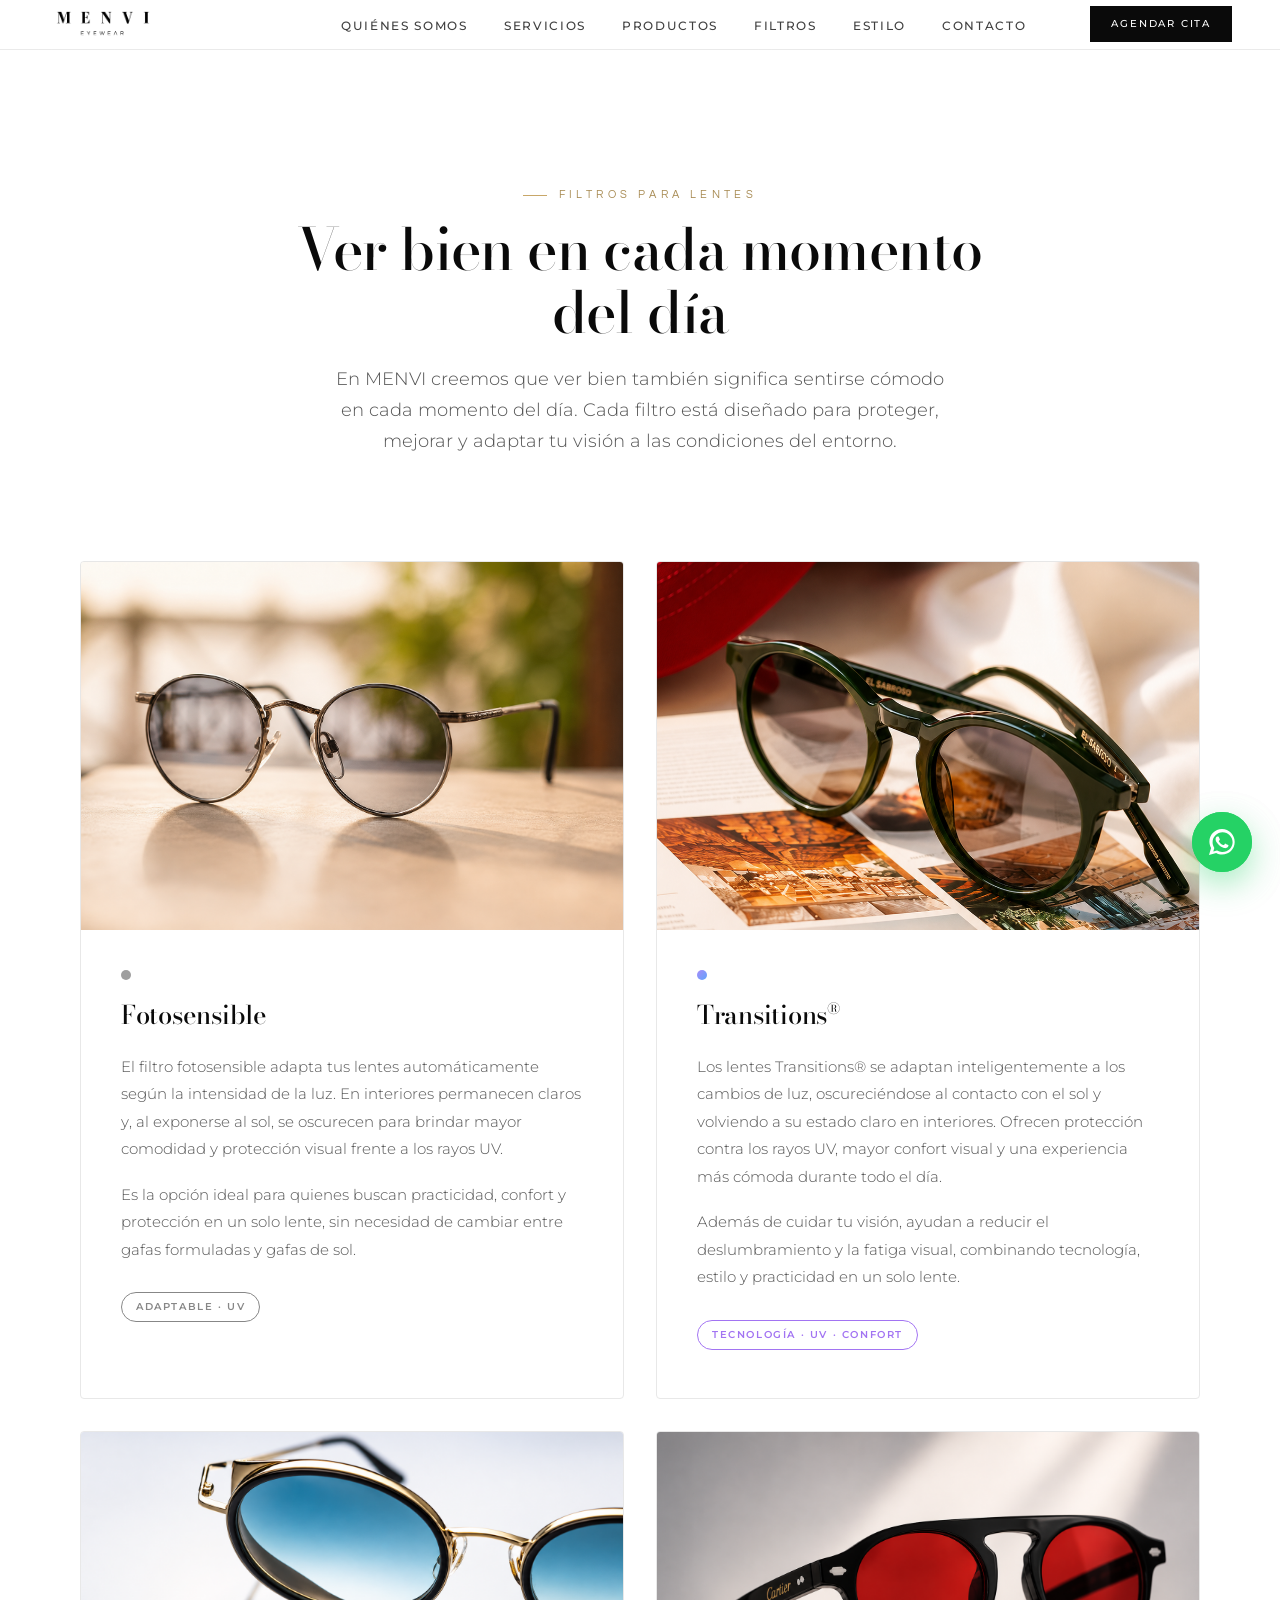
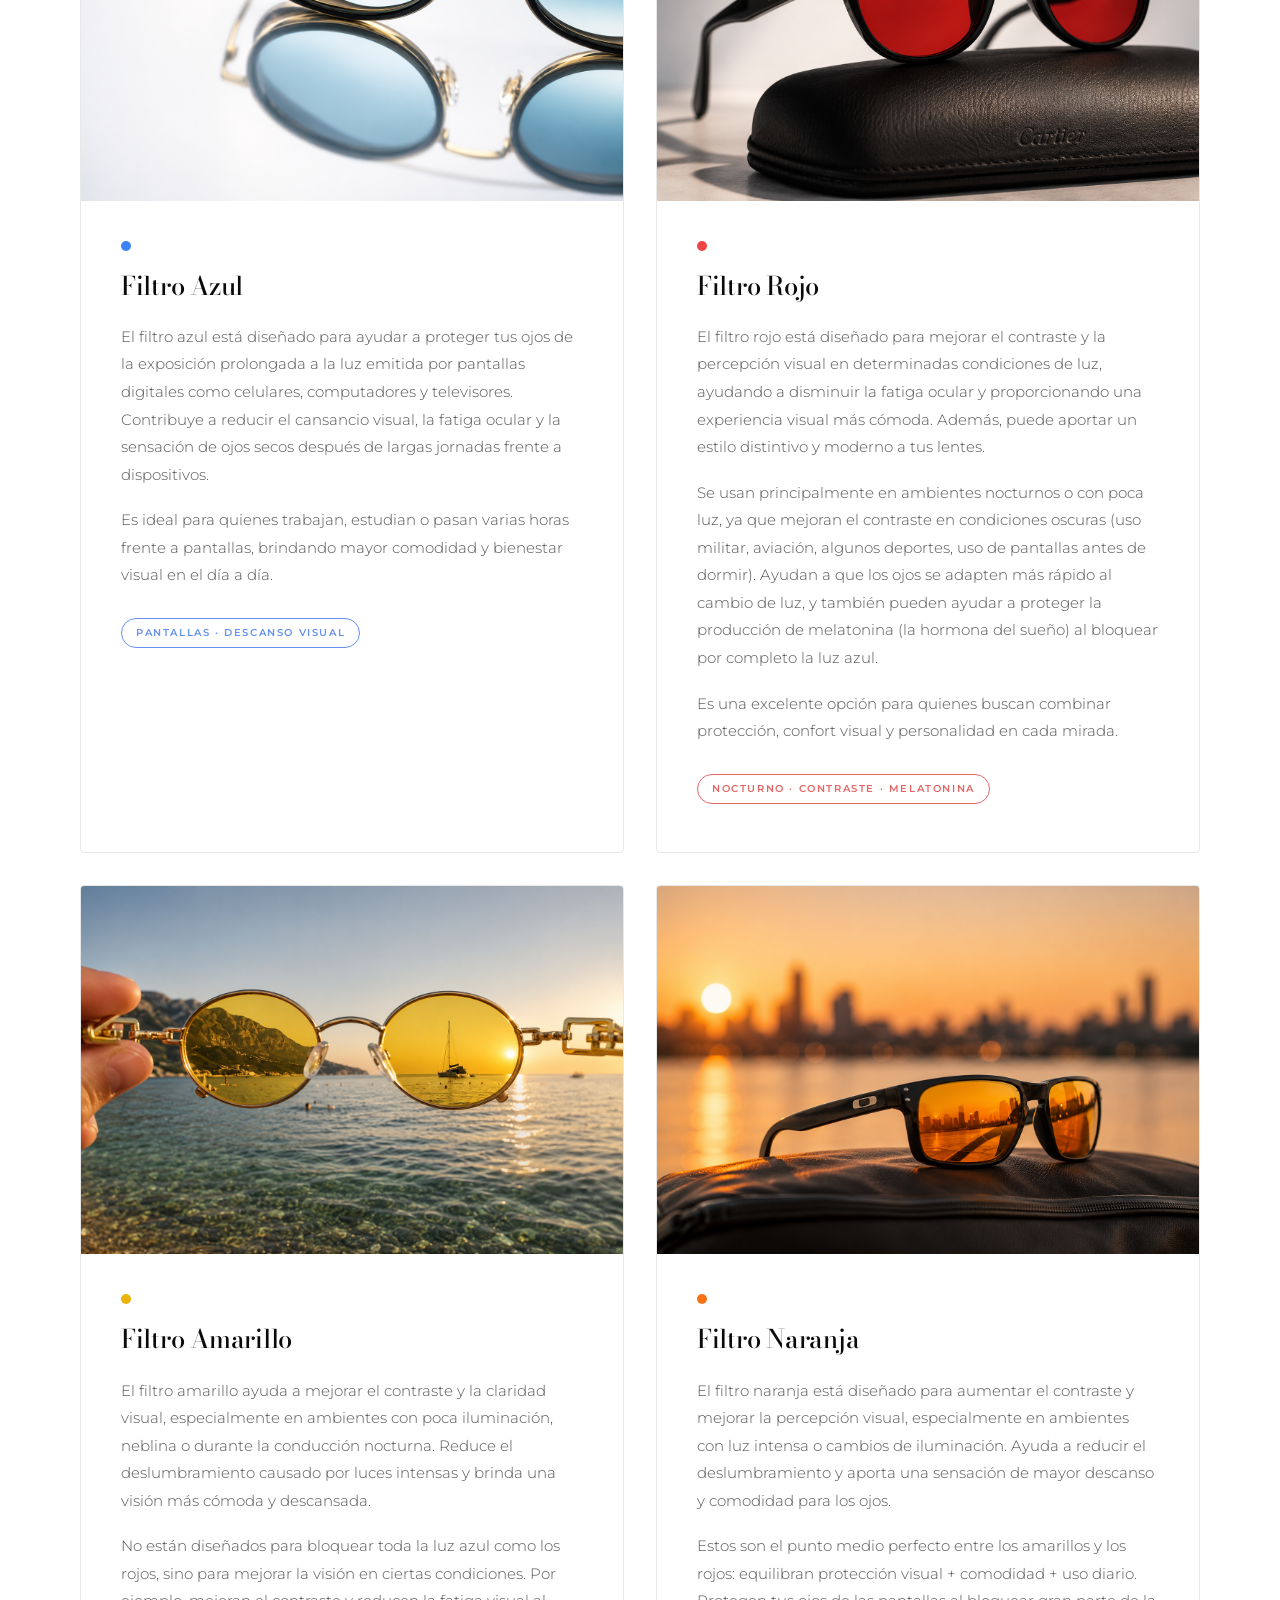
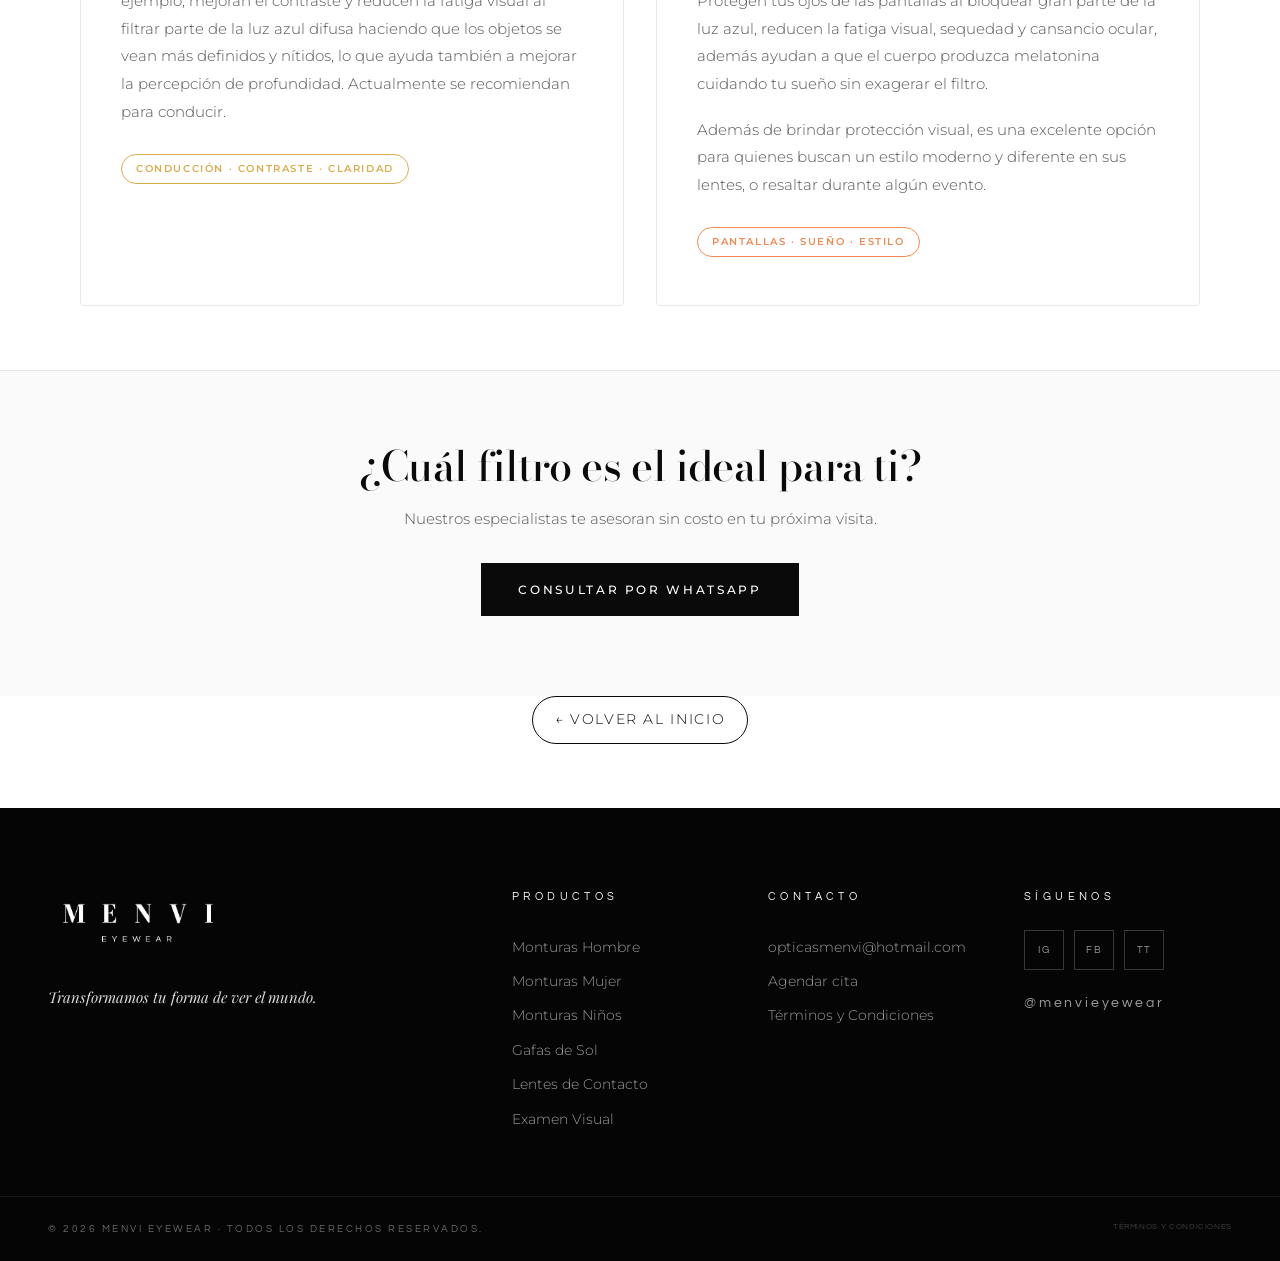
==== commit bfa21af6: "feat: columna Productos del footer con Monturas Hombre, Mujer y Niños Co-Authored-By: Claude Sonnet " ====
--- a/filtros.html
+++ b/filtros.html
@@ -316,7 +316,9 @@
     </div>
     <div class="footer-col">
       <h5>Productos</h5>
-      <a href="index.html#productos">Monturas</a>
+      <a href="index.html#productos">Monturas Hombre</a>
+      <a href="index.html#productos">Monturas Mujer</a>
+      <a href="index.html#productos">Monturas Niños</a>
       <a href="index.html#productos">Gafas de Sol</a>
       <a href="index.html#productos">Lentes de Contacto</a>
       <a href="index.html#servicios">Examen Visual</a>
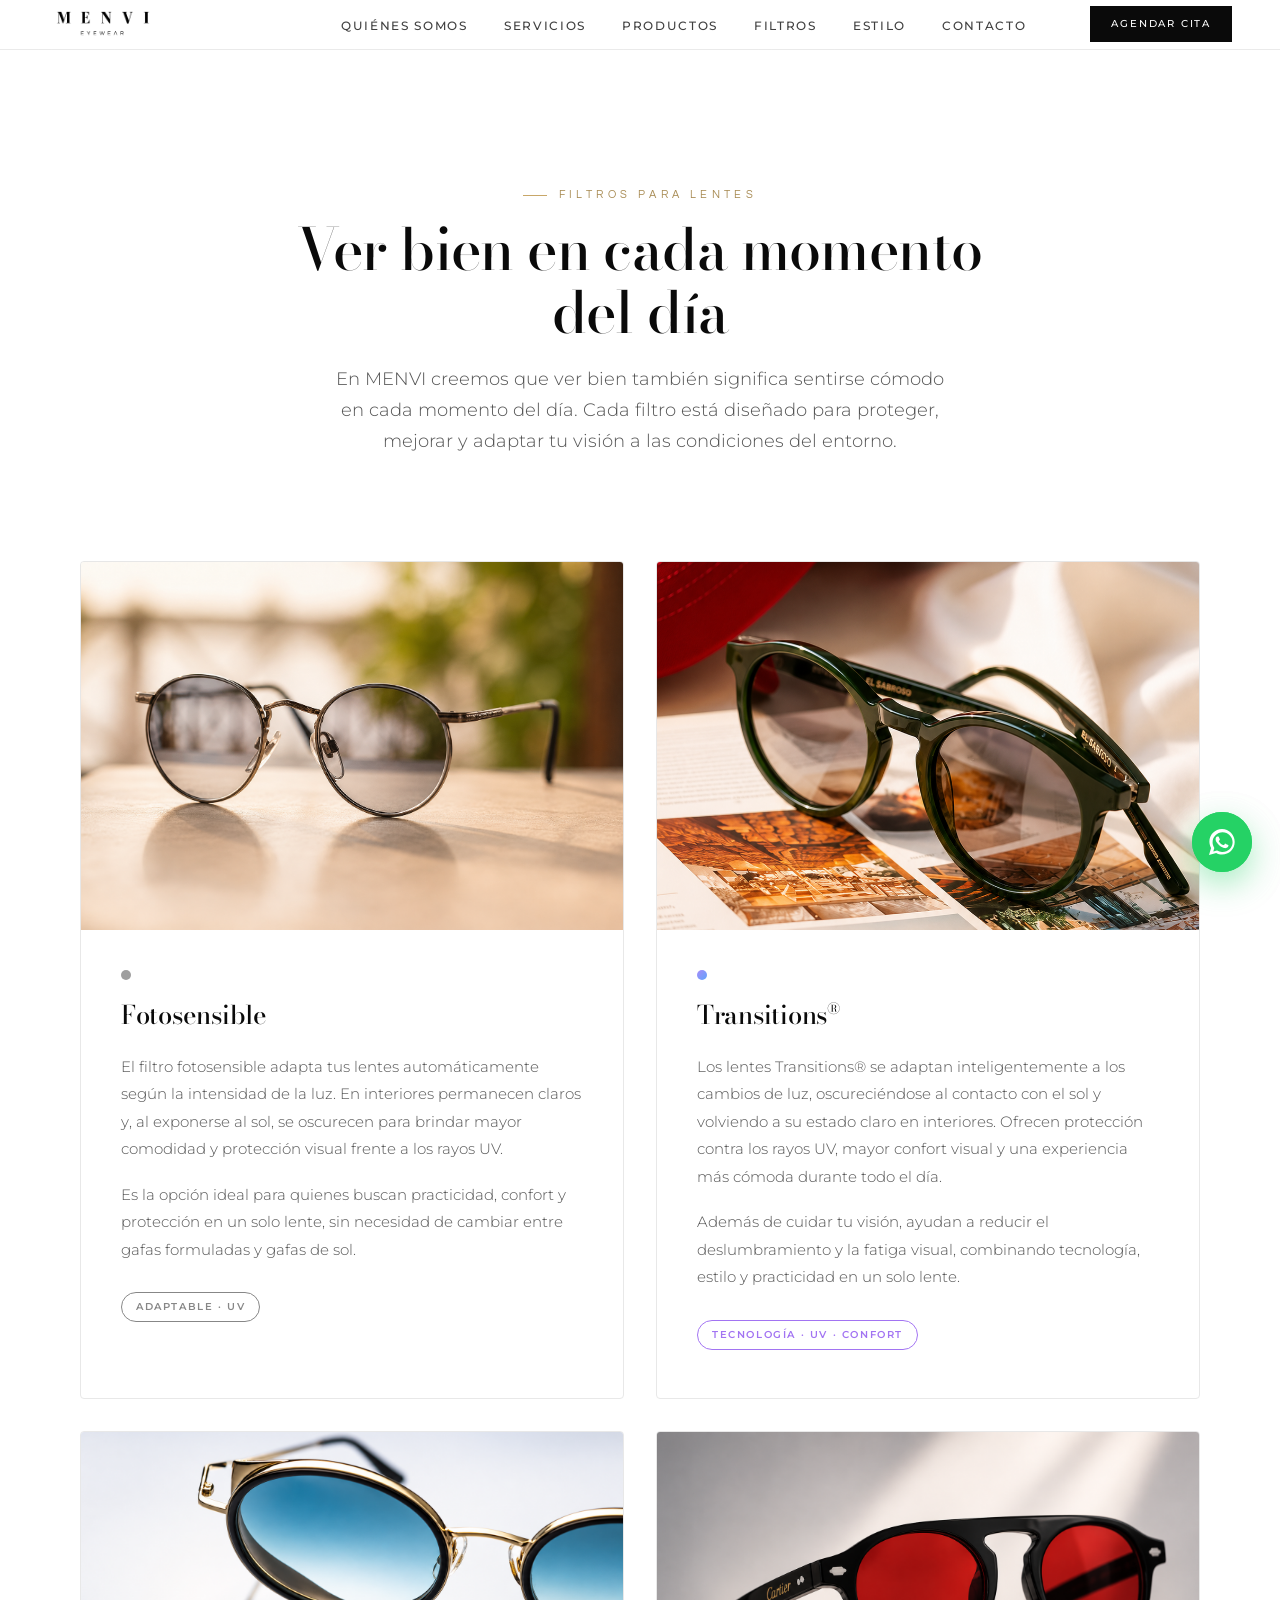
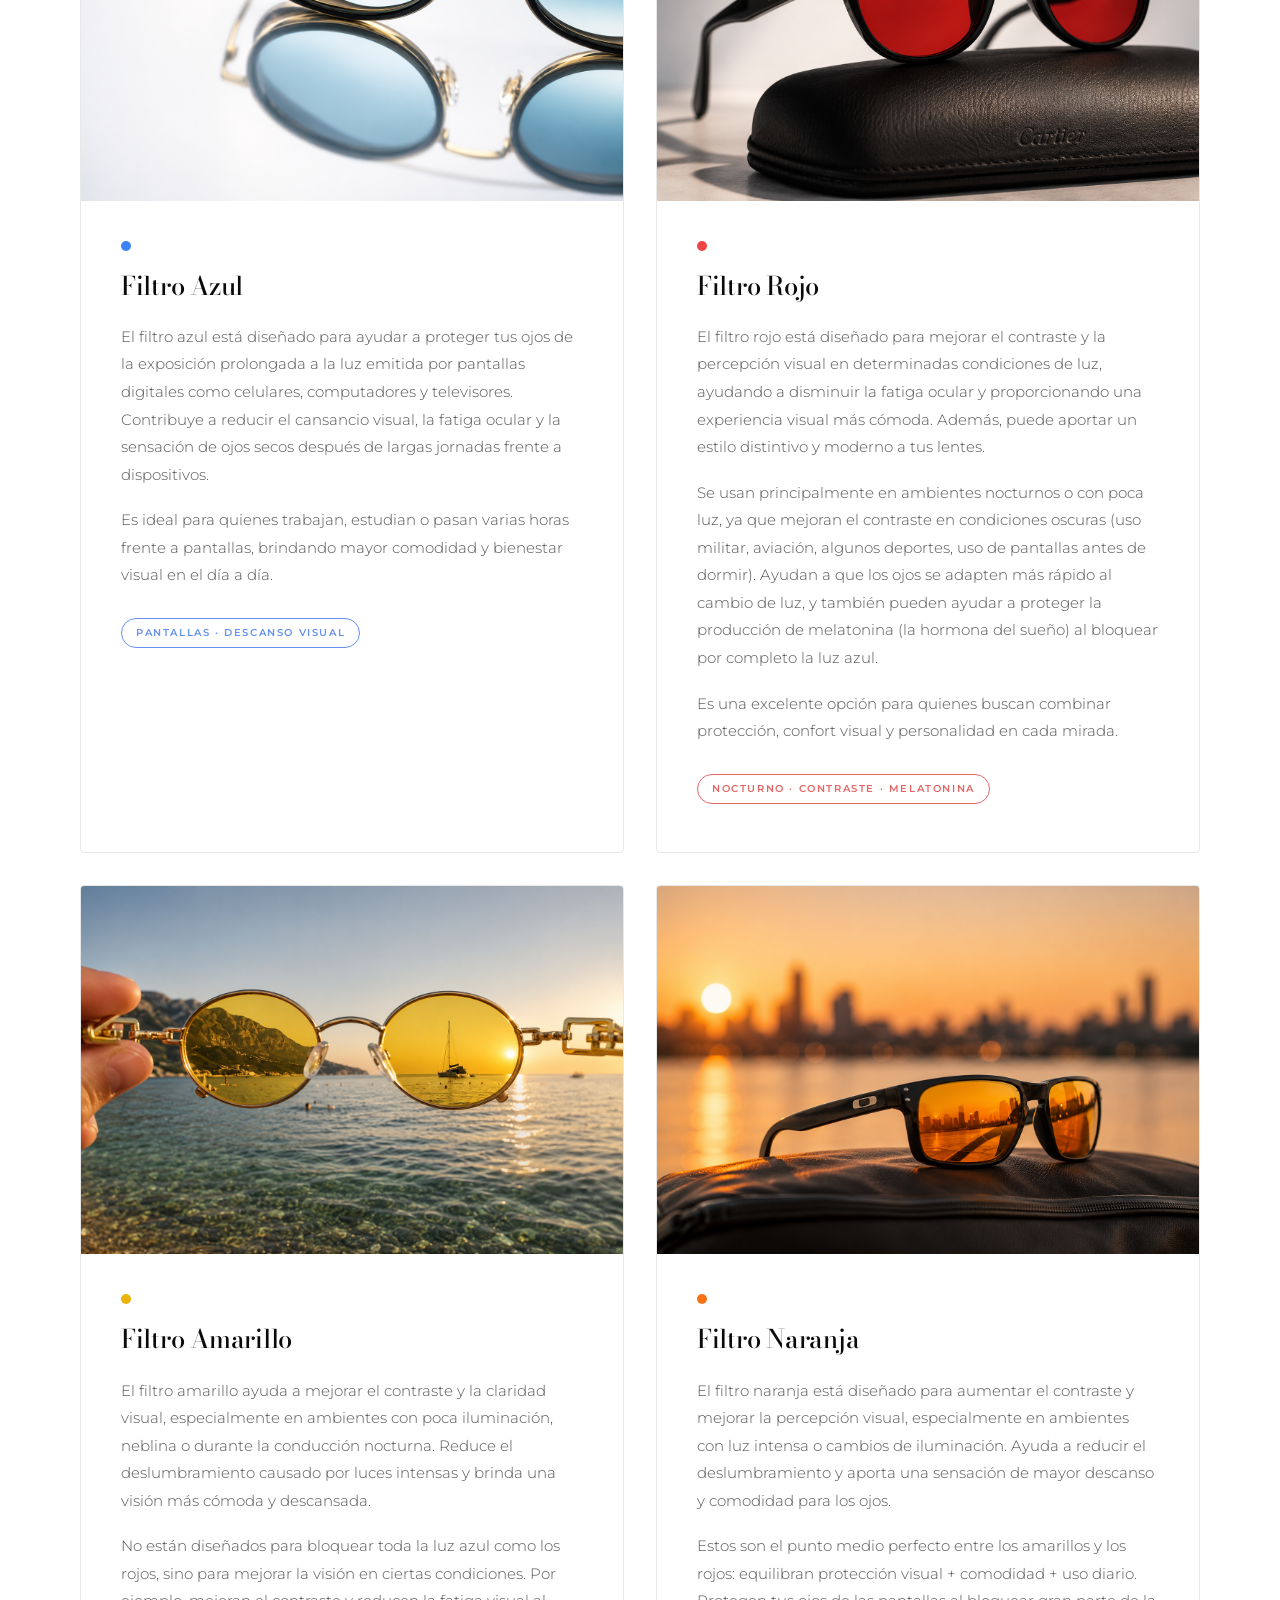
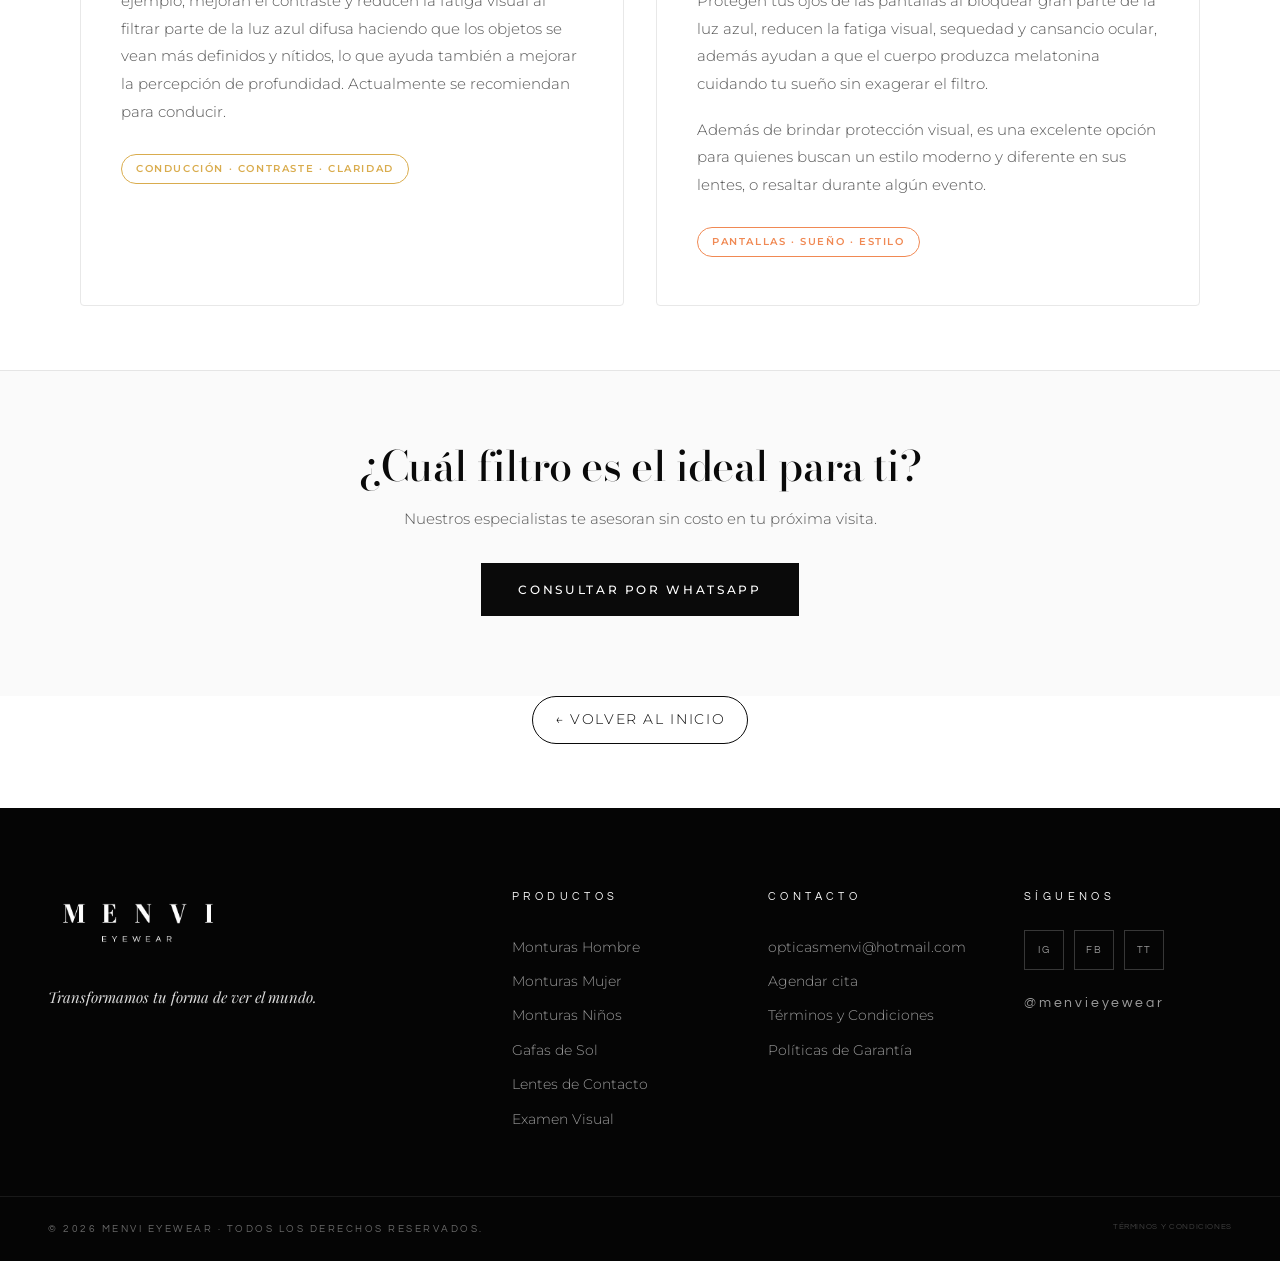
==== commit abf9cd15: "feat: página Políticas de Garantía + enlaces en todos los footers Agrega garantia.html con 12 artícu" ====
--- a/filtros.html
+++ b/filtros.html
@@ -328,6 +328,7 @@
       <a href="mailto:opticasmenvi@hotmail.com">opticasmenvi@hotmail.com</a>
       <a href="index.html#contacto">Agendar cita</a>
       <a href="terminos.html">Términos y Condiciones</a>
+      <a href="garantia.html">Políticas de Garantía</a>
     </div>
     <div class="footer-col">
       <h5>Síguenos</h5>
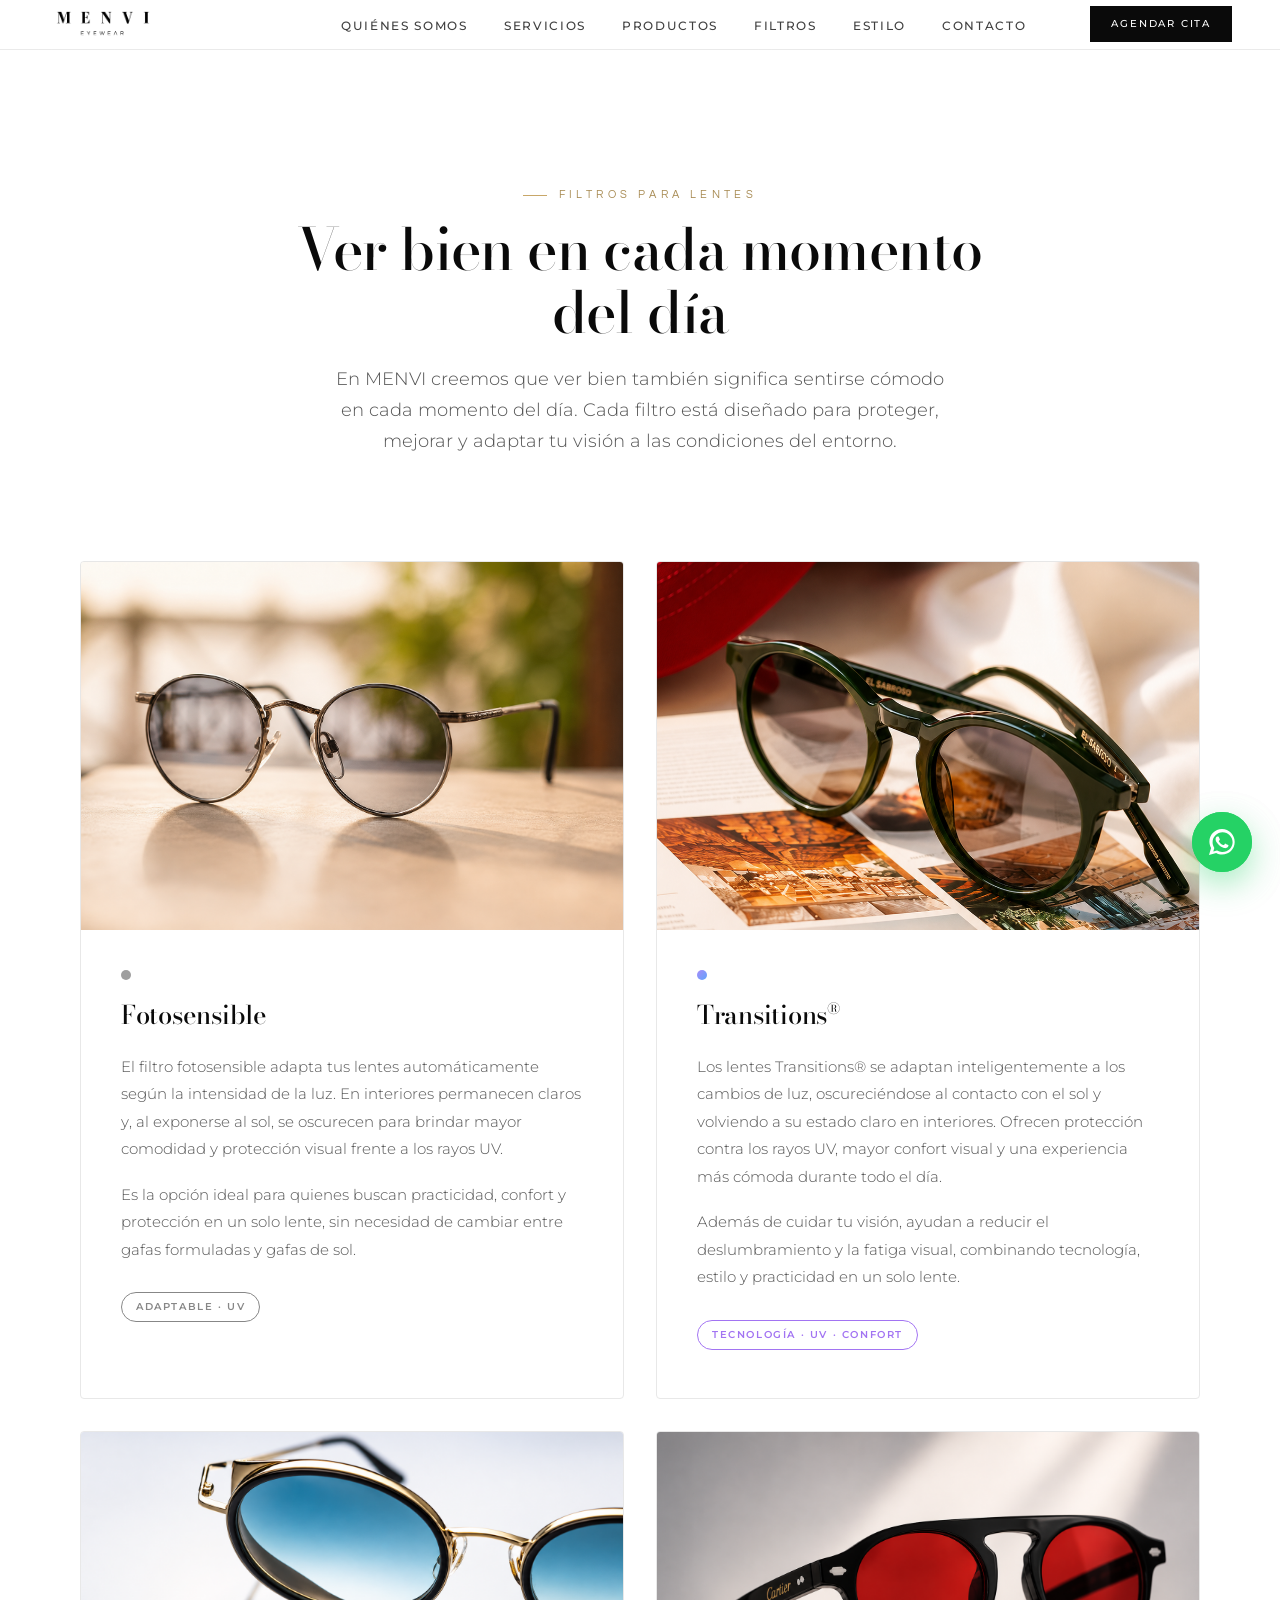
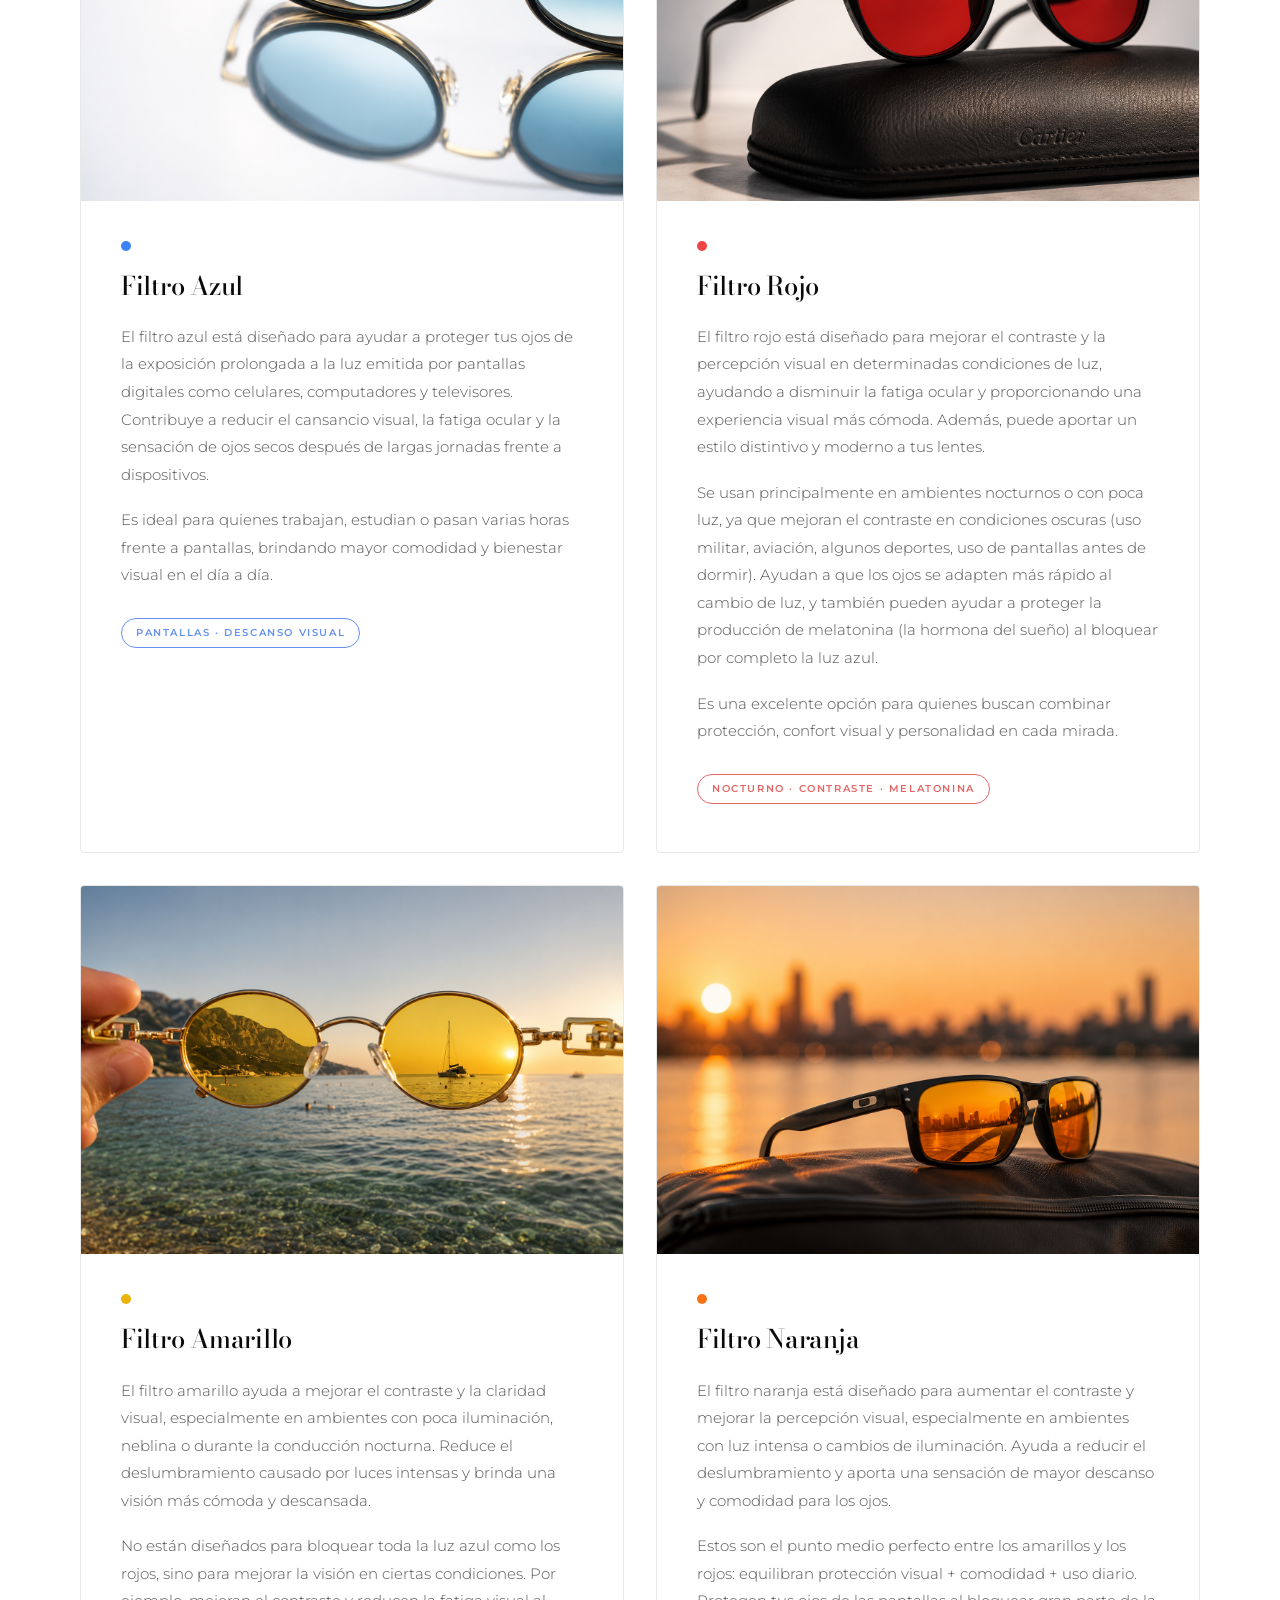
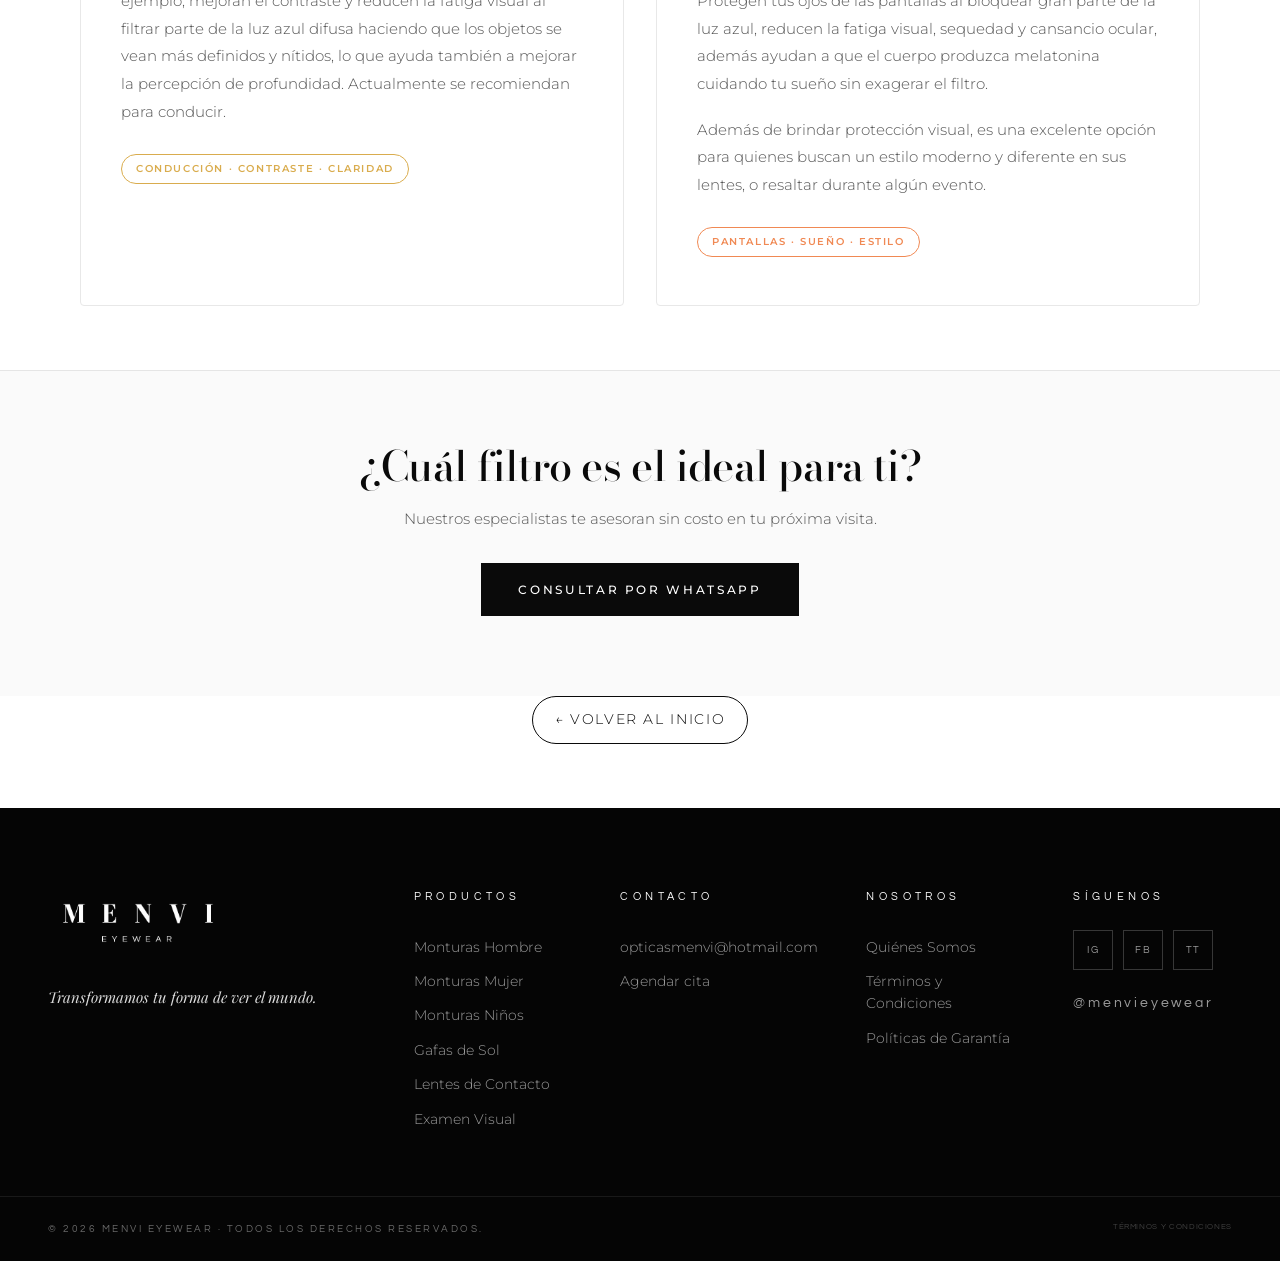
==== commit a271e4ef: "feat: columna NOSOTROS en footer con T&C y Políticas de Garantía Separa los enlaces legales de la co" ====
--- a/filtros.html
+++ b/filtros.html
@@ -327,6 +327,10 @@
       <h5>Contacto</h5>
       <a href="mailto:opticasmenvi@hotmail.com">opticasmenvi@hotmail.com</a>
       <a href="index.html#contacto">Agendar cita</a>
+    </div>
+    <div class="footer-col">
+      <h5>Nosotros</h5>
+      <a href="quienes-somos.html">Quiénes Somos</a>
       <a href="terminos.html">Términos y Condiciones</a>
       <a href="garantia.html">Políticas de Garantía</a>
     </div>
--- a/styles.css
+++ b/styles.css
@@ -2353,7 +2353,7 @@
   margin: 0 auto;
   padding: 0 48px 60px;
   display: grid;
-  grid-template-columns: 2fr 1fr 1fr 1fr;
+  grid-template-columns: 2fr 1fr 1fr 1fr 1fr;
   gap: 48px;
 }
 .footer-col-brand {
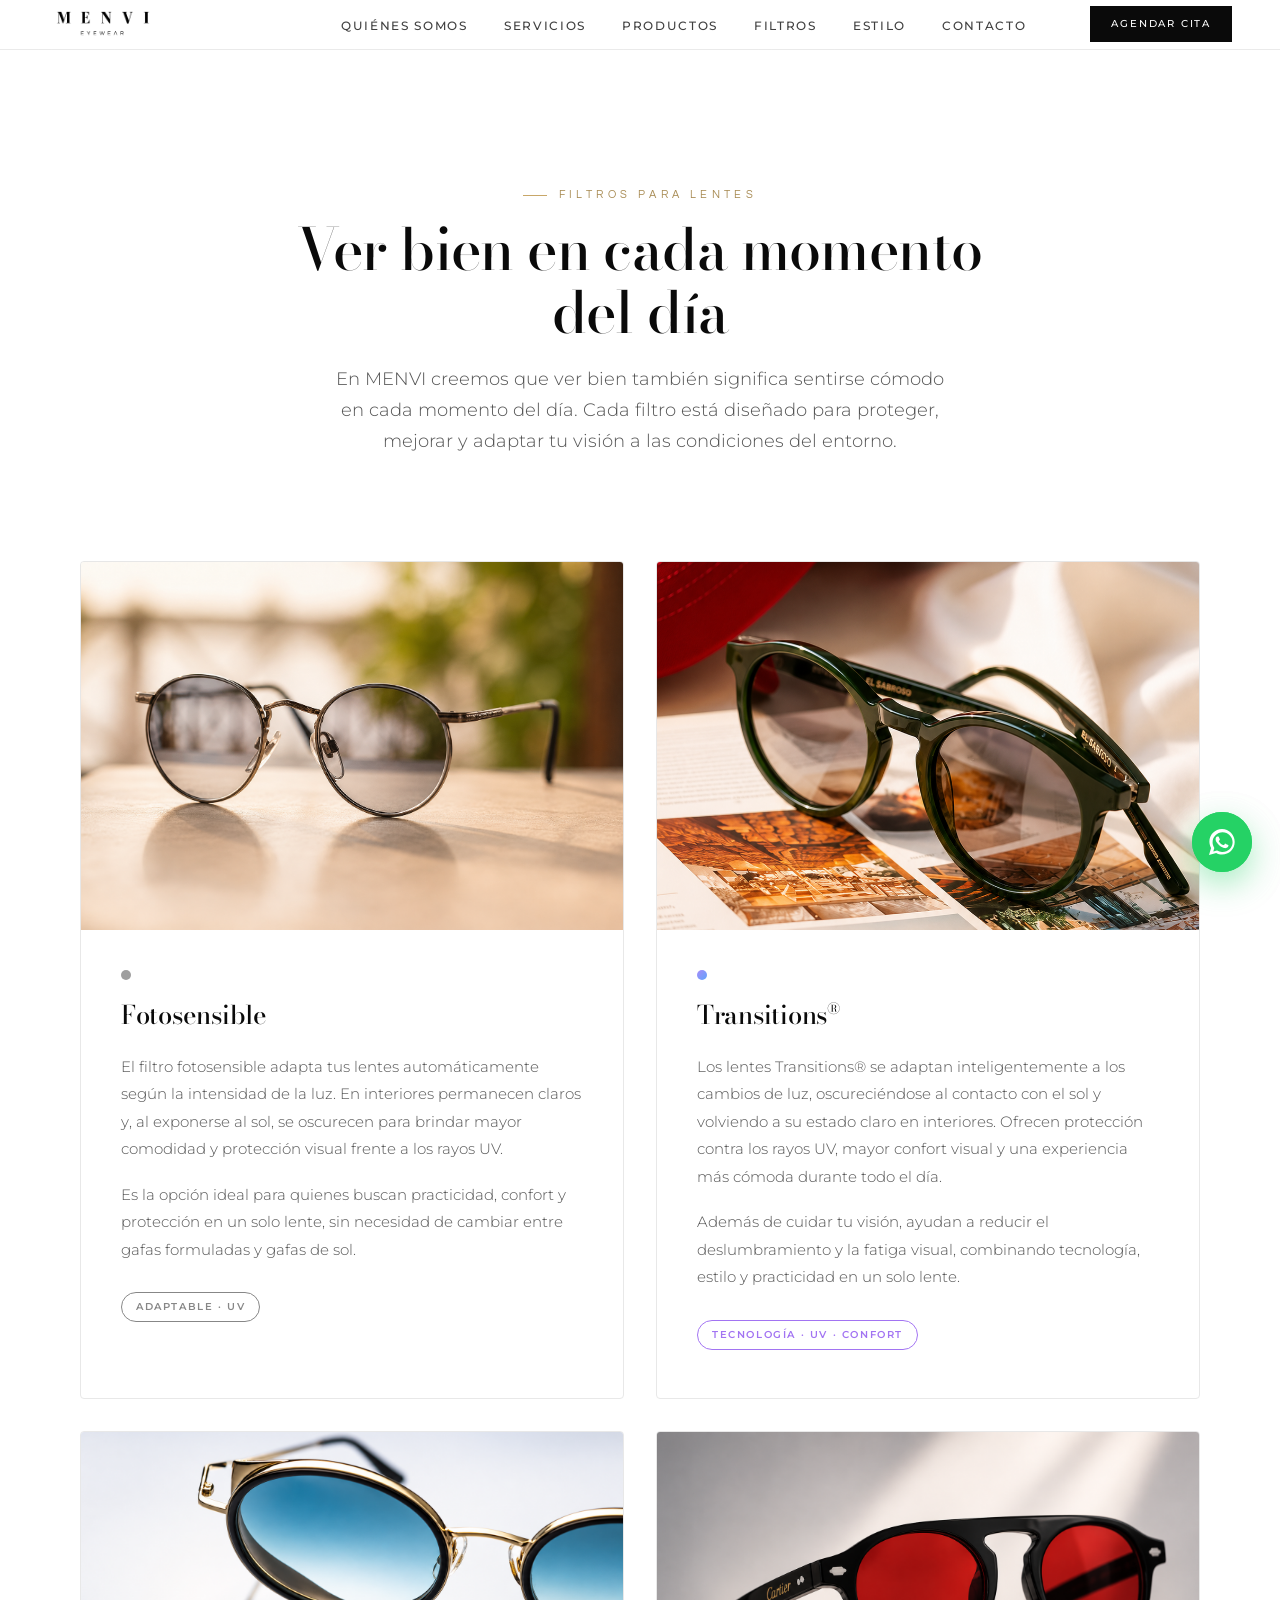
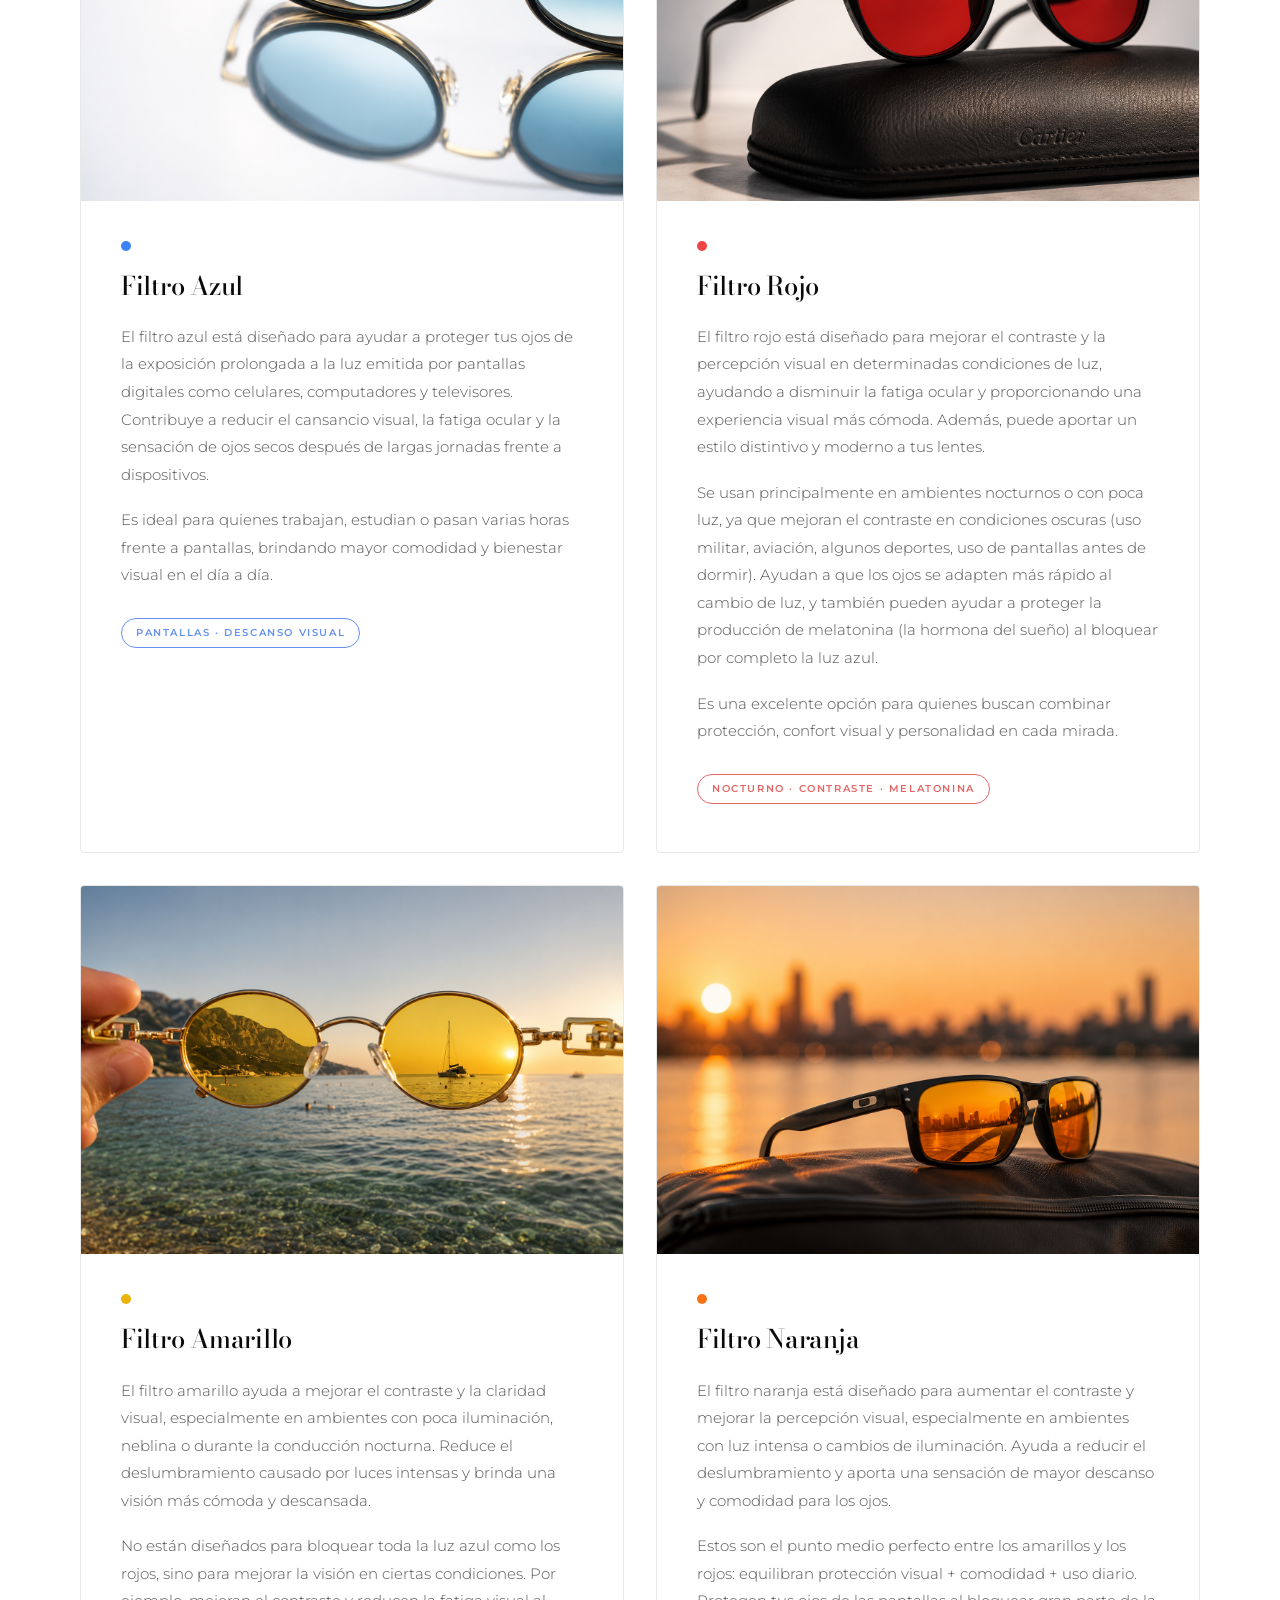
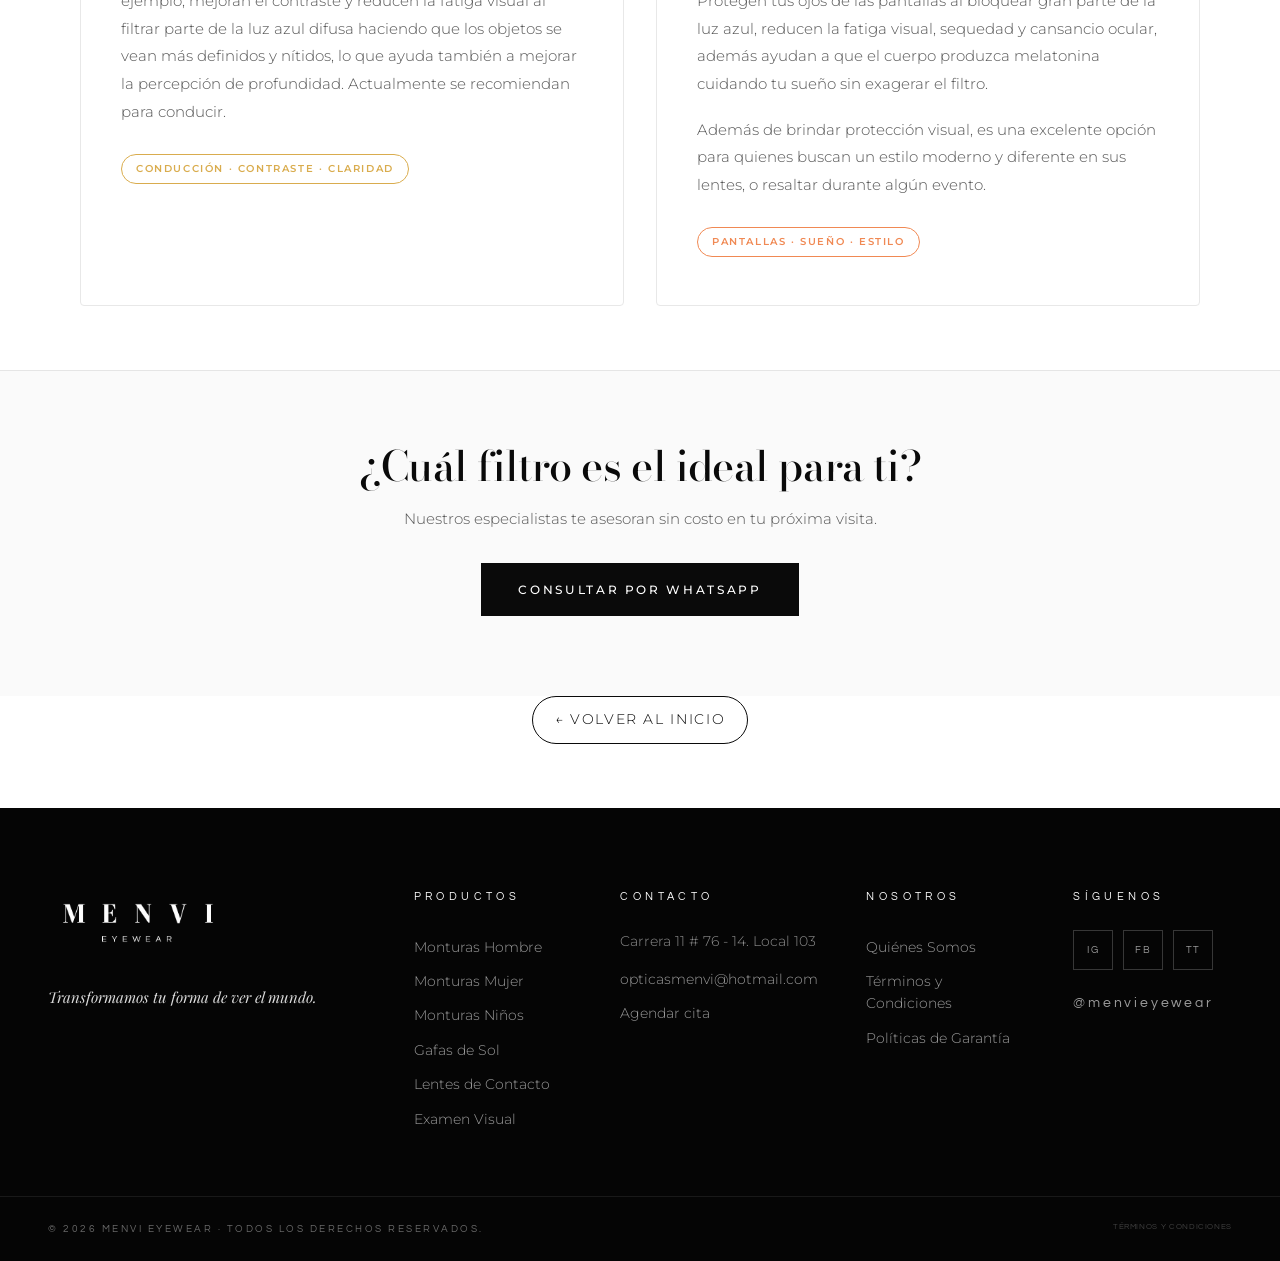
==== commit ce1bb067: "feat: direccion fisica en columna Contacto del footer en todas las paginas" ====
--- a/filtros.html
+++ b/filtros.html
@@ -298,7 +298,7 @@
 <div class="fl-cta">
   <h2>¿Cuál filtro es el ideal para ti?</h2>
   <p>Nuestros especialistas te asesoran sin costo en tu próxima visita.</p>
-  <a href="https://wa.me/573024628165?text=Hola%20MENVI%2C%20quiero%20asesor%C3%ADa%20sobre%20los%20filtros%20para%20lentes" class="btn btn-dark" target="_blank" rel="noopener">Consultar por WhatsApp</a>
+  <a href="https://wa.me/573217587259?text=Hola%20MENVI%2C%20quiero%20asesor%C3%ADa%20sobre%20los%20filtros%20para%20lentes" class="btn btn-dark" target="_blank" rel="noopener">Consultar por WhatsApp</a>
 </div>
 
 <div class="fl-back-wrap">
@@ -325,6 +325,7 @@
     </div>
     <div class="footer-col">
       <h5>Contacto</h5>
+      <span style="display:block;font-size:14px;color:rgba(255,255,255,.55);margin-bottom:10px;">Carrera 11 # 76 - 14. Local 103</span>
       <a href="mailto:opticasmenvi@hotmail.com">opticasmenvi@hotmail.com</a>
       <a href="index.html#contacto">Agendar cita</a>
     </div>
@@ -350,7 +351,7 @@
   </div>
 </footer>
 
-<a href="https://wa.me/573024628165?text=Hola%20MENVI%2C%20quiero%20agendar%20un%20examen%20visual" class="wa-float" aria-label="WhatsApp" target="_blank" rel="noopener">
+<a href="https://wa.me/573217587259?text=Hola%20MENVI%2C%20quiero%20agendar%20un%20examen%20visual" class="wa-float" aria-label="WhatsApp" target="_blank" rel="noopener">
   <svg viewBox="0 0 32 32" fill="currentColor"><path d="M16 3C9 3 3.4 8.6 3.4 15.6c0 2.3.6 4.5 1.7 6.4L3 29l7.2-2c1.8 1 3.8 1.5 5.8 1.5h.1c7 0 12.6-5.6 12.6-12.6S23 3 16 3zm0 22.9c-1.7 0-3.4-.4-4.8-1.3l-.3-.2-3.6 1 1-3.5-.2-.4c-1-1.6-1.5-3.4-1.5-5.3 0-5.5 4.5-10 10-10s10 4.5 10 10-4.5 9.7-10 9.7zm5.5-7.2c-.3-.2-1.8-.9-2-1s-.5-.2-.7.2-.8 1-1 1.2-.4.2-.7 0c-1.8-.9-3-1.6-4.2-3.6-.3-.6.3-.5.9-1.7.1-.2 0-.4 0-.6l-1-2.3c-.2-.6-.5-.5-.7-.5h-.6c-.2 0-.5.1-.8.4s-1.1 1.1-1.1 2.6 1.1 3 1.3 3.2 2.2 3.4 5.4 4.7c.7.3 1.3.5 1.8.7.8.2 1.5.2 2 .1.6-.1 1.8-.7 2.1-1.5.3-.7.3-1.4.2-1.5-.1-.2-.3-.3-.6-.4z"/></svg>
   <span class="wa-float-pulse"></span>
   <span class="wa-float-tooltip">Consultar por WhatsApp</span>
@@ -359,3 +360,4 @@
 <script src="script.js"></script>
 </body>
 </html>
+
